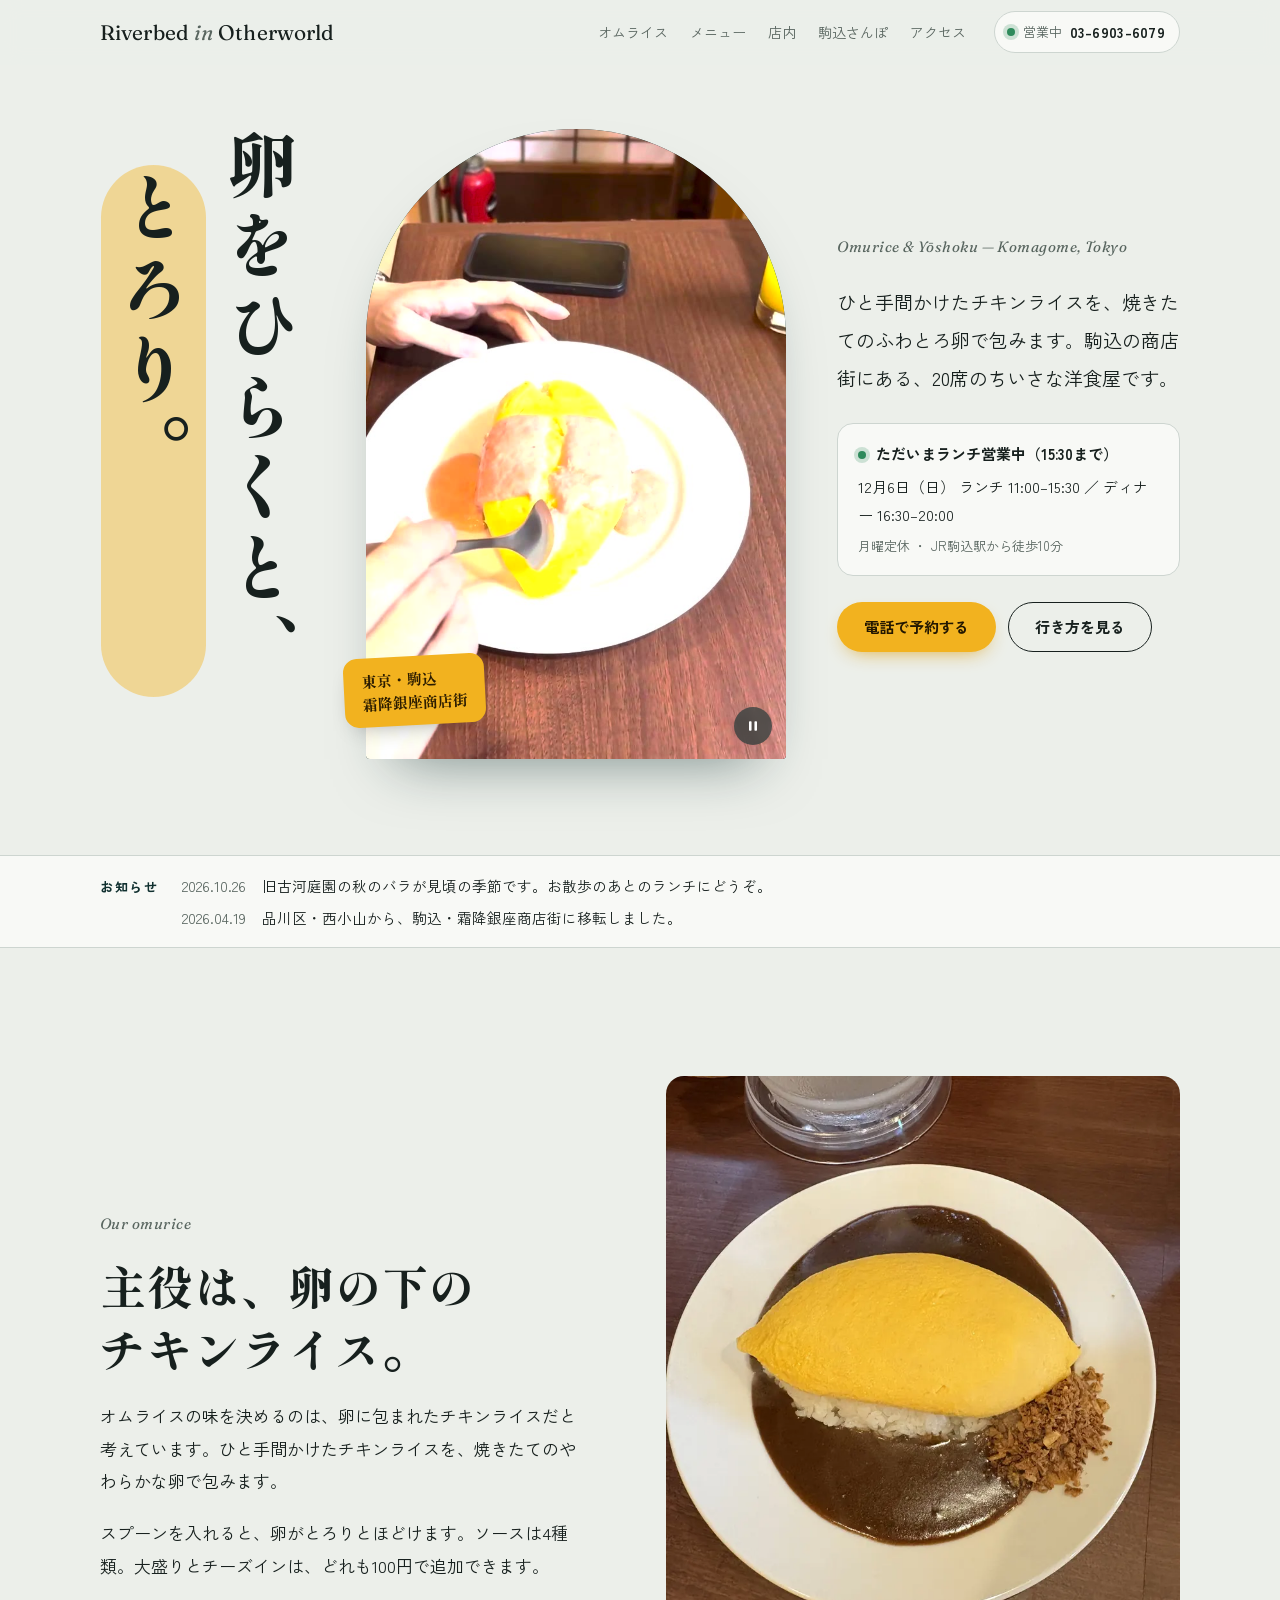
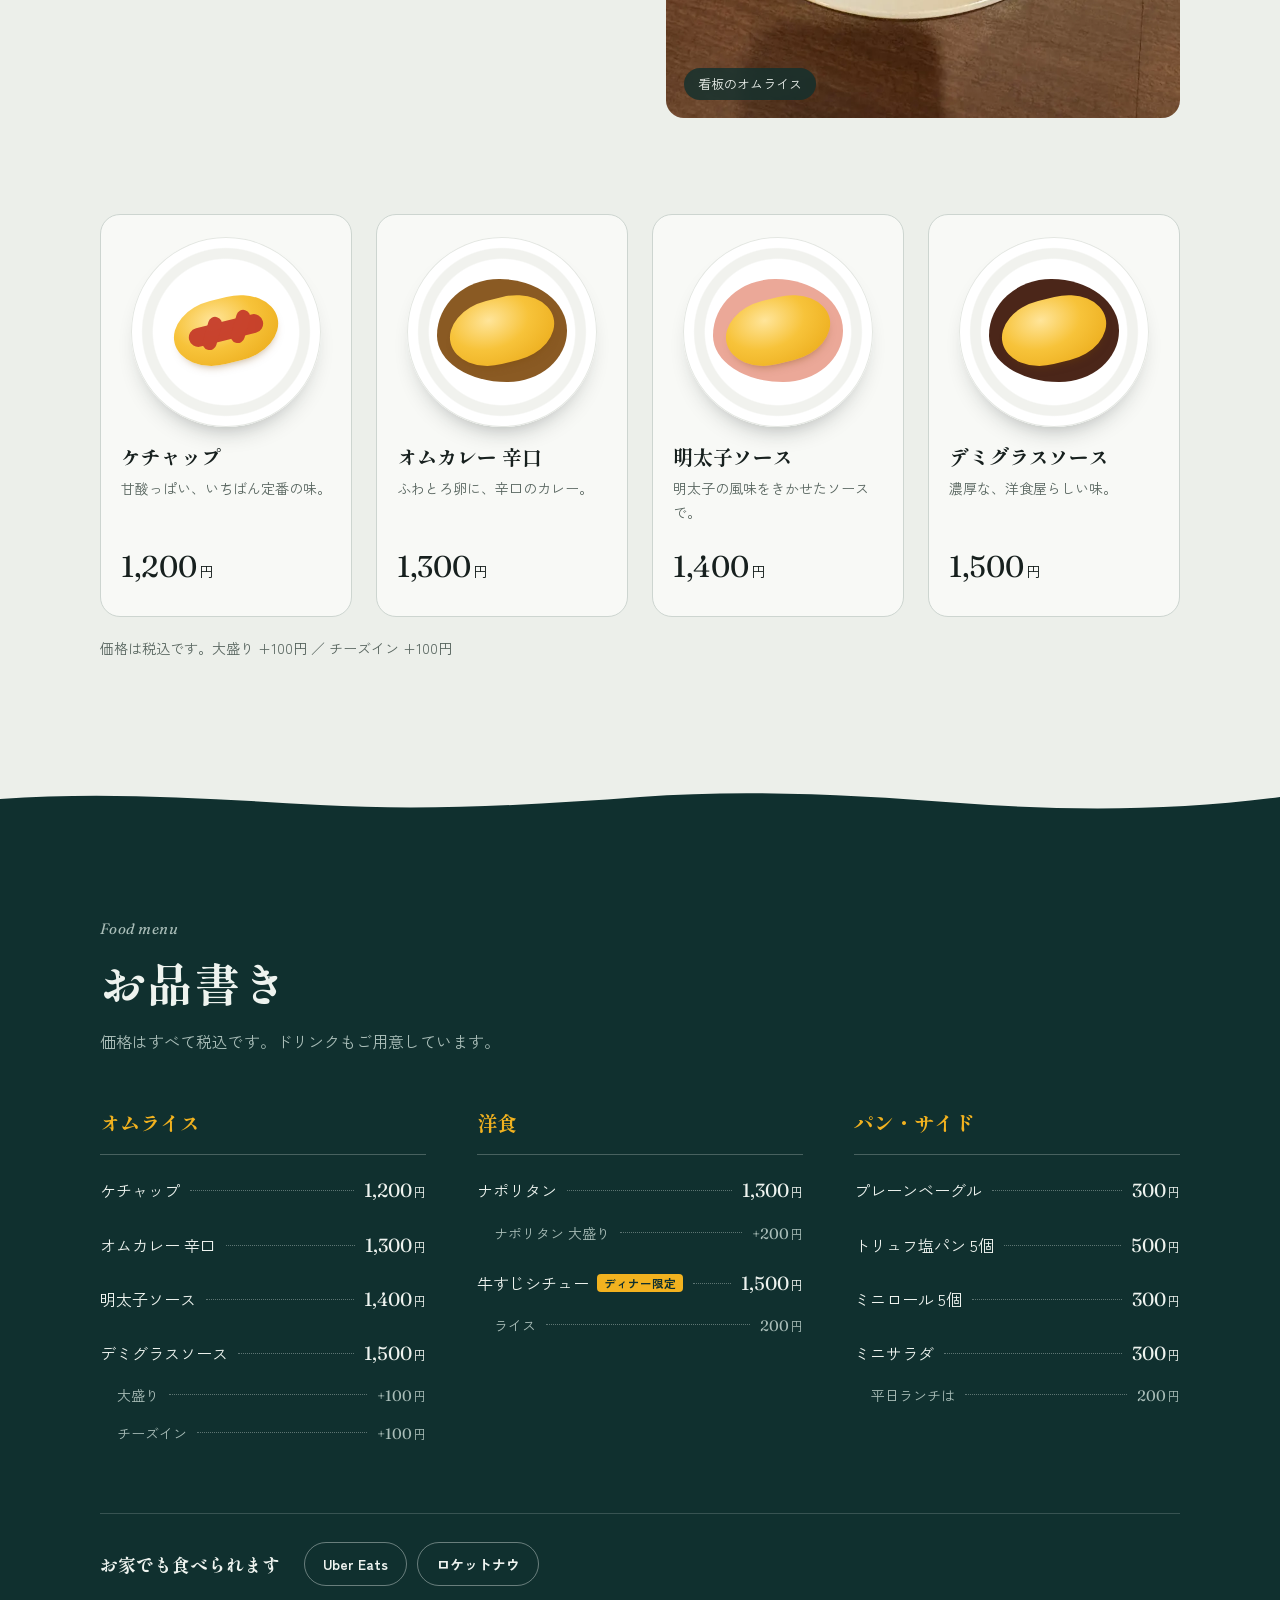
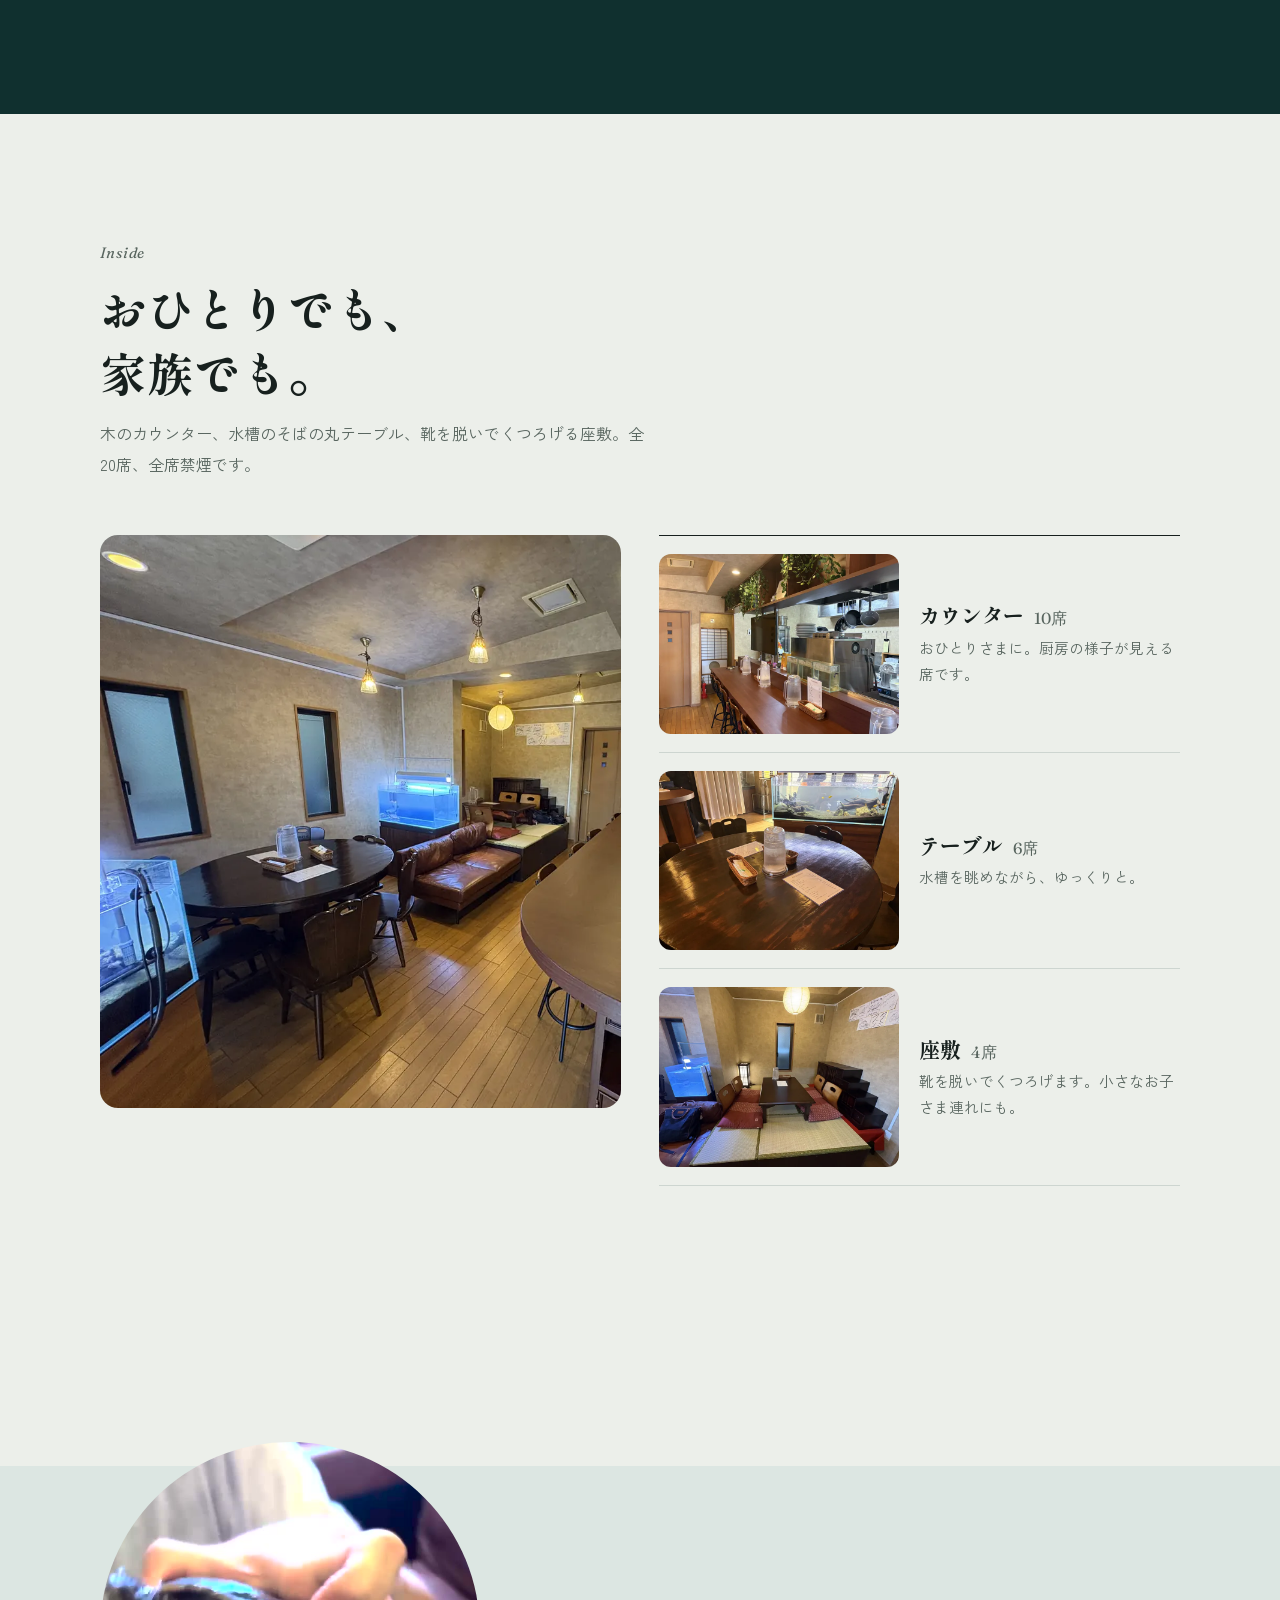
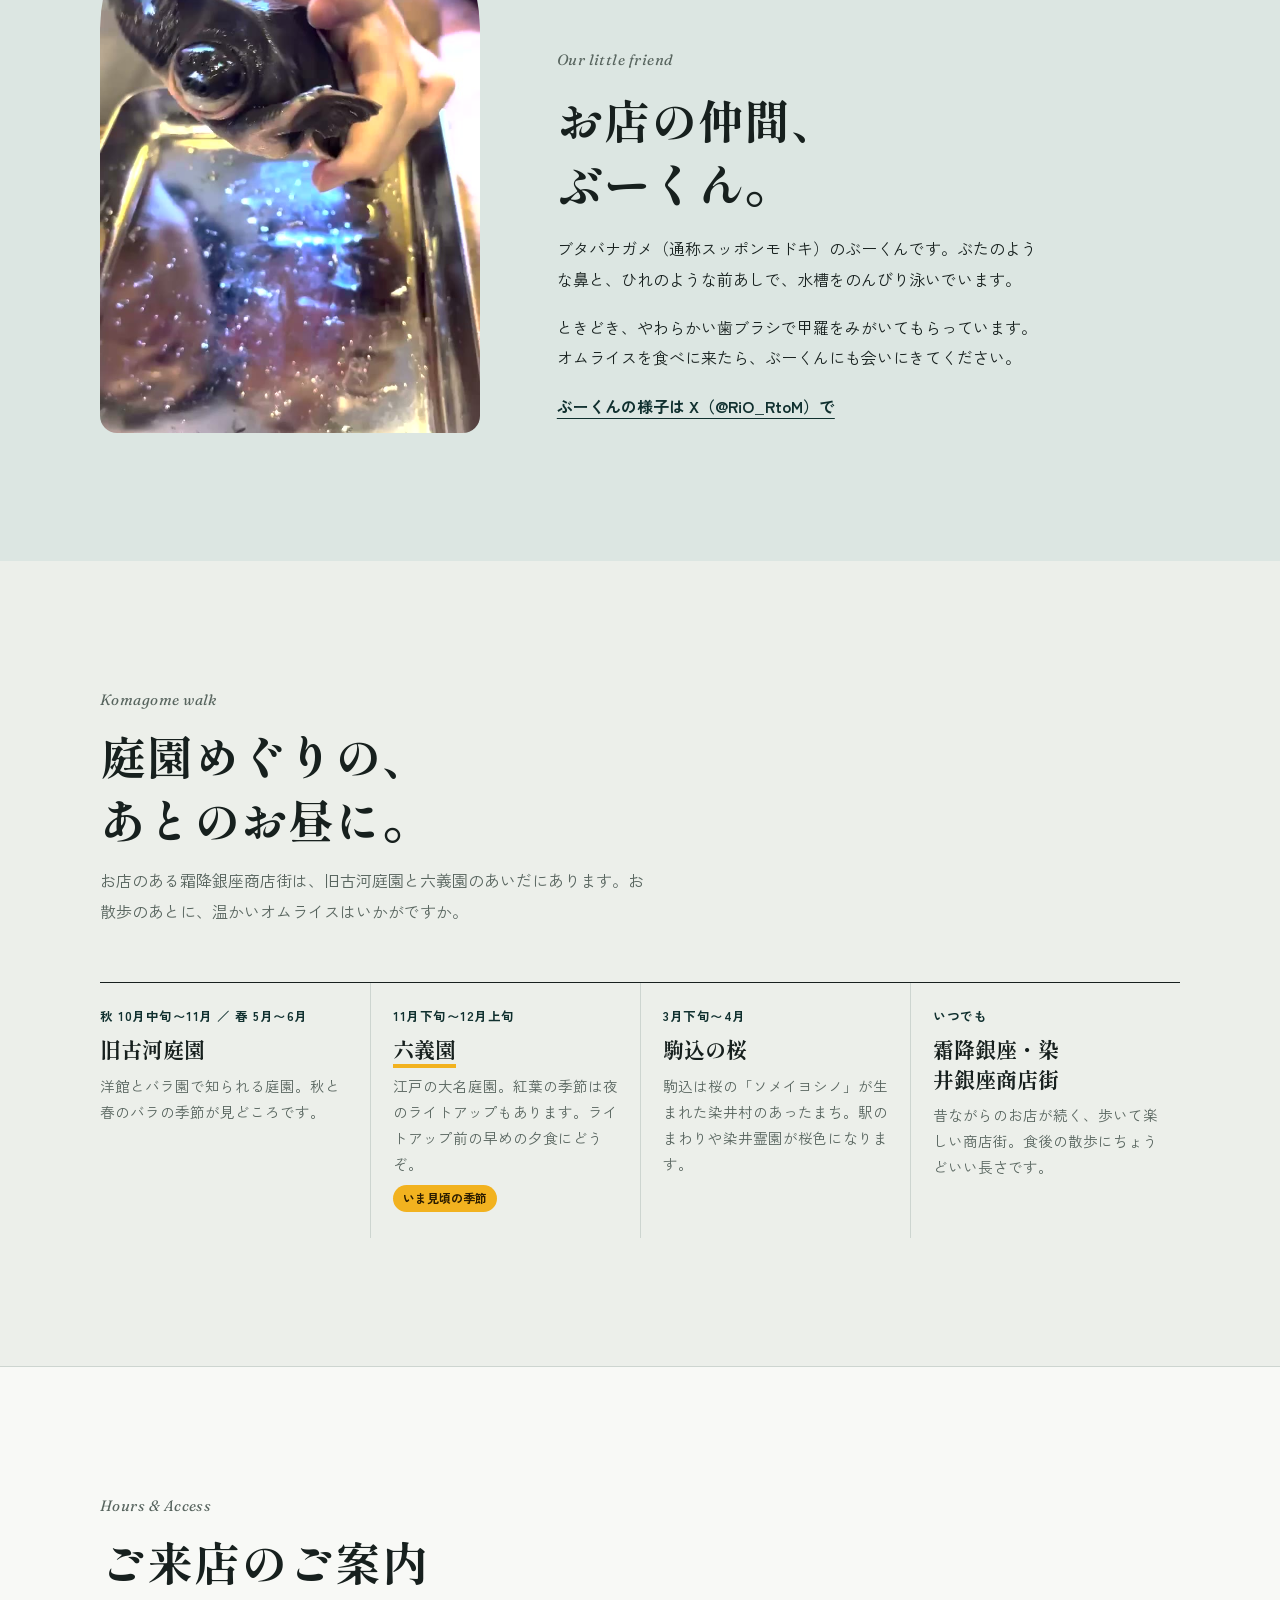
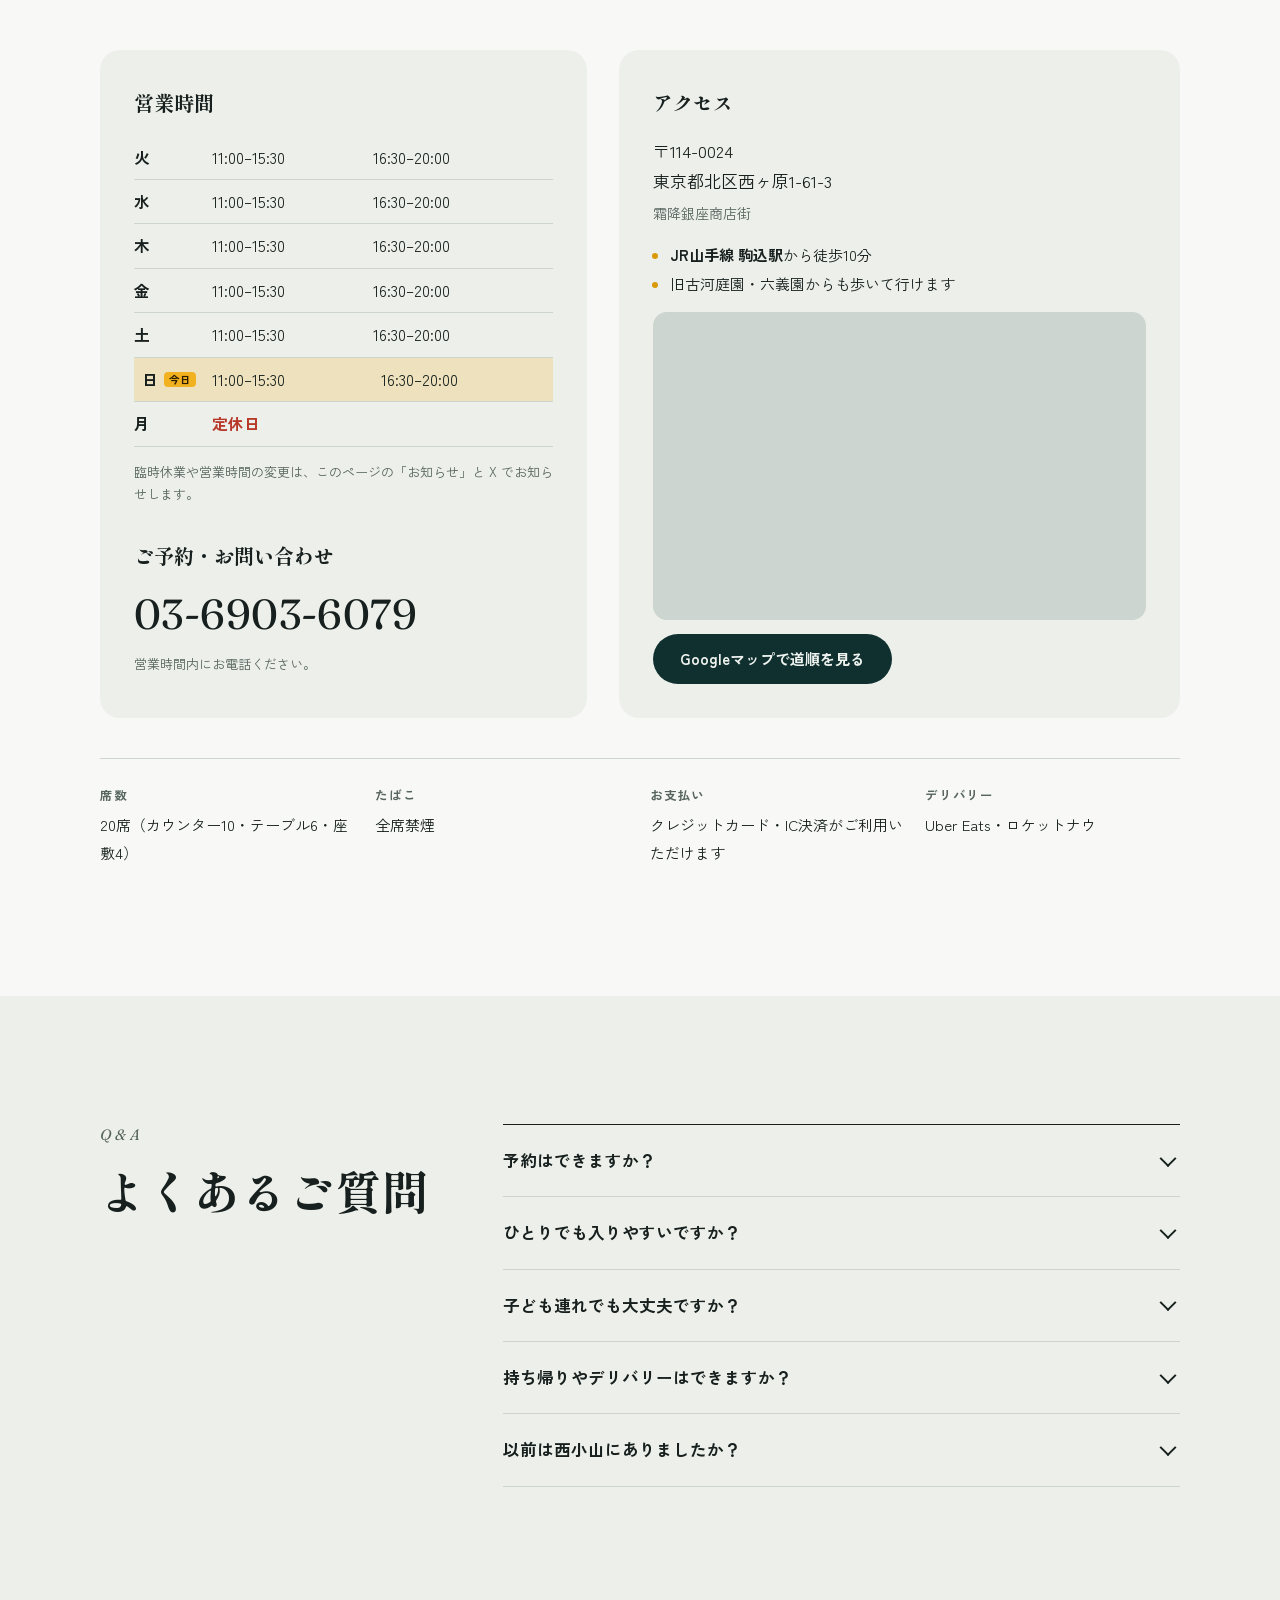
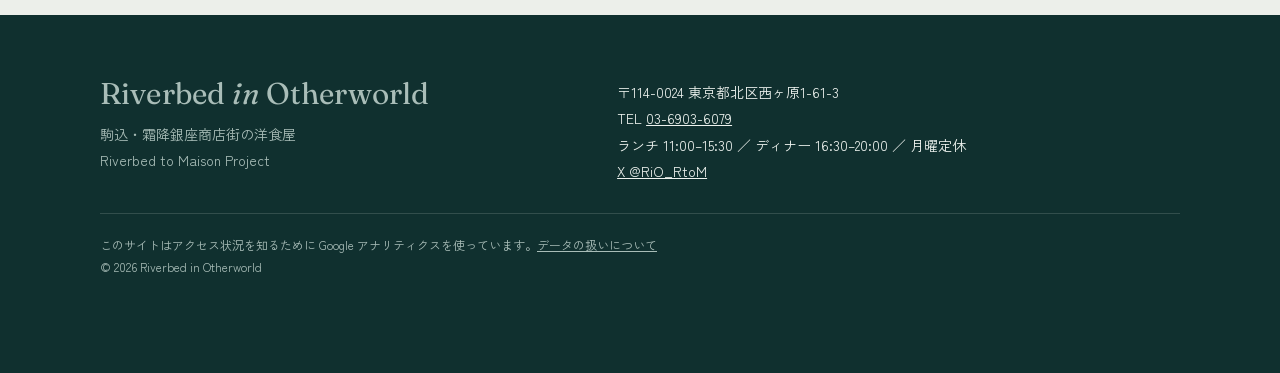
==== index.html @ 43d0eff9 "公式サイトを公開 Co-Authored-By: Claude Opus 5.5 <noreply@anthropic.com>" ====
<!doctype html>
<html lang="ja">
<head>
<meta charset="utf-8">
<meta name="viewport" content="width=device-width,initial-scale=1,viewport-fit=cover">
<title>Riverbed in Otherworld｜駒込・霜降銀座のオムライスと洋食</title>
<meta name="description" content="JR駒込駅から徒歩10分、霜降銀座商店街の洋食屋 Riverbed in Otherworld（RiO）。ひと手間かけたチキンライスを、ふわとろ卵で包んだオムライスが看板です。ランチ11:00〜、月曜定休。旧古河庭園・六義園のお散歩帰りにもどうぞ。">
<link rel="canonical" href="https://kiokaihatsu.github.io/riverbed-in-otherworld/">
<meta name="theme-color" content="#10302F">

<meta property="og:type" content="restaurant">
<meta property="og:site_name" content="Riverbed in Otherworld">
<meta property="og:title" content="Riverbed in Otherworld｜駒込・霜降銀座のオムライス">
<meta property="og:description" content="ひと手間かけたチキンライスを、ふわとろ卵で包んだオムライス。JR駒込駅から徒歩10分、霜降銀座商店街の洋食屋です。">
<meta property="og:url" content="https://kiokaihatsu.github.io/riverbed-in-otherworld/">
<meta property="og:image" content="https://kiokaihatsu.github.io/riverbed-in-otherworld/assets/img/og.jpg">
<meta property="og:locale" content="ja_JP">
<meta name="twitter:card" content="summary_large_image">
<meta name="twitter:site" content="@RiO_RtoM">
<link rel="icon" href="favicon.svg" type="image/svg+xml">
<link rel="preconnect" href="https://fonts.googleapis.com">
<link rel="preconnect" href="https://fonts.gstatic.com" crossorigin>
<link rel="stylesheet" href="https://fonts.googleapis.com/css2?family=Fraunces:ital,opsz,wght@0,9..144,400;1,9..144,400;1,9..144,500&family=Shippori+Mincho+B1:wght@600;800&family=Zen+Kaku+Gothic+New:wght@400;500;700&display=swap">
<link rel="stylesheet" href="assets/css/site.css?v=202610261336">
<link rel="preload" as="image" href="assets/img/egg-poster.jpg">
<script type="application/ld+json">{"@context": "https://schema.org", "@type": "Restaurant", "name": "Riverbed in Otherworld", "alternateName": "RiO", "url": "https://kiokaihatsu.github.io/riverbed-in-otherworld/", "image": ["https://kiokaihatsu.github.io/riverbed-in-otherworld/assets/img/og.jpg", "https://kiokaihatsu.github.io/riverbed-in-otherworld/assets/img/interior-1600.webp"], "telephone": "+81-3-6903-6079", "priceRange": "¥1,000～¥2,000", "servesCuisine": ["洋食", "オムライス"], "acceptsReservations": "True", "address": {"@type": "PostalAddress", "postalCode": "114-0024", "addressRegion": "東京都", "addressLocality": "北区", "streetAddress": "西ヶ原1-61-3", "addressCountry": "JP"}, "openingHoursSpecification": [{"@type": "OpeningHoursSpecification", "dayOfWeek": ["Tuesday", "Wednesday", "Thursday", "Friday", "Saturday", "Sunday"], "opens": "11:00", "closes": "15:30"}, {"@type": "OpeningHoursSpecification", "dayOfWeek": ["Tuesday", "Wednesday", "Thursday", "Friday", "Saturday", "Sunday"], "opens": "16:30", "closes": "20:00"}], "sameAs": ["https://x.com/RiO_RtoM"], "hasMenu": {"@type": "Menu", "hasMenuSection": [{"@type": "MenuSection", "name": "オムライス", "hasMenuItem": [{"@type": "MenuItem", "name": "オムライス ケチャップ", "offers": {"@type": "Offer", "price": 1200, "priceCurrency": "JPY"}}, {"@type": "MenuItem", "name": "オムカレー 辛口", "offers": {"@type": "Offer", "price": 1300, "priceCurrency": "JPY"}}, {"@type": "MenuItem", "name": "オムライス 明太子ソース", "offers": {"@type": "Offer", "price": 1400, "priceCurrency": "JPY"}}, {"@type": "MenuItem", "name": "オムライス デミグラスソース", "offers": {"@type": "Offer", "price": 1500, "priceCurrency": "JPY"}}]}]}}</script>

</head>
<body>
<a class="skip" href="#main">本文へ移動</a>

<header class="bar" id="bar">
  <div class="bar-in">
    <a class="wordmark" href="#top" aria-label="Riverbed in Otherworld トップへ">Riverbed <i>in</i> Otherworld</a>
    <nav class="bar-nav" aria-label="サイト内">
      <a href="#omurice">オムライス</a>
      <a href="#menu">メニュー</a>
      <a href="#inside">店内</a>
      <a href="#walk">駒込さんぽ</a>
      <a href="#visit">アクセス</a>
    </nav>
    <a class="bar-tel" href="tel:0369036079" data-track="tel_click" data-place="header">
      <span class="status-dot" data-status-dot aria-hidden="true"></span>
      <span data-status-short>ご予約</span>
      <b>03-6903-6079</b>
    </a>
  </div>
</header>

<main id="main">

<!-- HERO -->
<section class="hero" id="top">
  <div class="hero-in">
    <h1 class="hero-title"><span>卵をひらくと、</span><span class="yolk">とろり。</span></h1>

    <div class="hero-media">
      <div class="arch">
        <video class="arch-video" src="assets/video/egg.mp4" poster="assets/img/egg-poster.jpg" autoplay muted loop playsinline preload="auto" aria-label="オムライスの卵にスプーンを入れる様子"></video>
        <button class="video-toggle" type="button" data-video-toggle aria-label="動画を一時停止">
          <svg viewBox="0 0 20 20" aria-hidden="true"><rect x="5" y="4" width="3.2" height="12" rx="1"/><rect x="11.8" y="4" width="3.2" height="12" rx="1"/></svg>
        </button>
      </div>
      <p class="hero-place">東京・駒込<br>霜降銀座商店街</p>
    </div>

    <div class="hero-side">
      <p class="eyebrow">Omurice &amp; Yōshoku — Komagome, Tokyo</p>
      <p class="hero-lede">ひと手間かけたチキンライスを、焼きたてのふわとろ卵で包みます。駒込の商店街にある、20席のちいさな洋食屋です。</p>

      <div class="today" aria-live="polite">
        <div class="today-head"><span class="status-dot" data-status-dot aria-hidden="true"></span><b data-status-text>本日の営業</b></div>
        <p class="today-hours" data-today-hours>ランチ 11:00–15:30 ／ ディナー 16:30–20:00</p>
        <p class="today-note">月曜定休 ・ JR駒込駅から徒歩10分</p>
      </div>

      <div class="cta">
        <a class="btn btn-yolk" href="tel:0369036079" data-track="tel_click" data-place="hero">電話で予約する</a>
        <a class="btn btn-line" href="#visit" data-track="access_click" data-place="hero">行き方を見る</a>
      </div>
    </div>
  </div>
</section>

<!-- NEWS -->
<section class="news" aria-label="お知らせ">
  <div class="wrap news-in">
    <p class="news-label">お知らせ</p>
    <ul class="news-list">
      <li><time datetime="2026-10-26">2026.10.26</time><span>旧古河庭園の秋のバラが見頃の季節です。お散歩のあとのランチにどうぞ。</span></li>
      <li><time datetime="2026-04-19">2026.04.19</time><span>品川区・西小山から、駒込・霜降銀座商店街に移転しました。</span></li>
    </ul>
  </div>
</section>

<!-- OMURICE -->
<section class="sec" id="omurice" aria-labelledby="h-omurice">
  <div class="wrap omurice">
    <div class="omurice-text">
      <p class="eyebrow">Our omurice</p>
      <h2 id="h-omurice">主役は、卵の下の<br>チキンライス。</h2>
      <p>オムライスの味を決めるのは、卵に包まれたチキンライスだと考えています。ひと手間かけたチキンライスを、焼きたてのやわらかな卵で包みます。</p>
      <p>スプーンを入れると、卵がとろりとほどけます。ソースは4種類。大盛りとチーズインは、どれも100円で追加できます。</p>
    </div>
    <figure class="omurice-photo">
      <picture>
        <source type="image/webp" srcset="assets/img/omurice-demi-800.webp 800w, assets/img/omurice-demi-1600.webp 1600w" sizes="(max-width: 820px) 92vw, 46vw">
        <img src="assets/img/omurice-demi-800.webp" width="1200" height="1600" alt="ライスの上にふんわりのった黄色い卵と、まわりにかかった濃いソース" loading="lazy" decoding="async">
      </picture>
      <figcaption>看板のオムライス</figcaption>
    </figure>
  </div>

  <div class="wrap">
    <ul class="sauces" aria-label="4種類のソース">
      <li class="sauce" style="--sauce:#C63C2B;--pool:transparent">
        <div class="plate" aria-hidden="true"><span class="pool"></span><span class="egg"></span><span class="drizzle"></span></div>
        <h3>ケチャップ</h3>
        <p>甘酸っぱい、いちばん定番の味。</p>
        <p class="price"><span>1,200</span>円</p>
      </li>
      <li class="sauce" style="--pool:#8A5A23">
        <div class="plate" aria-hidden="true"><span class="pool"></span><span class="egg"></span></div>
        <h3>オムカレー 辛口</h3>
        <p>ふわとろ卵に、辛口のカレー。</p>
        <p class="price"><span>1,300</span>円</p>
      </li>
      <li class="sauce" style="--pool:#EBA898">
        <div class="plate" aria-hidden="true"><span class="pool"></span><span class="egg"></span></div>
        <h3>明太子ソース</h3>
        <p>明太子の風味をきかせたソースで。</p>
        <p class="price"><span>1,400</span>円</p>
      </li>
      <li class="sauce" style="--pool:#4B2619">
        <div class="plate" aria-hidden="true"><span class="pool"></span><span class="egg"></span></div>
        <h3>デミグラスソース</h3>
        <p>濃厚な、洋食屋らしい味。</p>
        <p class="price"><span>1,500</span>円</p>
      </li>
    </ul>
    <p class="sauce-note">価格は税込です。大盛り +100円 ／ チーズイン +100円</p>
  </div>
</section>

<!-- MENU -->
<section class="sec menu-band" id="menu" aria-labelledby="h-menu" data-track-view="menu_view">
  <div class="wrap">
    <div class="menu-head">
      <p class="eyebrow">Food menu</p>
      <h2 id="h-menu">お品書き</h2>
      <p>価格はすべて税込です。ドリンクもご用意しています。</p>
    </div>
    <div class="menu-cols">
      <div class="menu-col">
        <h3>オムライス</h3>
        <dl class="menu-list">
          <div><dt>ケチャップ</dt><dd>1,200</dd></div>
          <div><dt>オムカレー 辛口</dt><dd>1,300</dd></div>
          <div><dt>明太子ソース</dt><dd>1,400</dd></div>
          <div><dt>デミグラスソース</dt><dd>1,500</dd></div>
          <div class="sub"><dt>大盛り</dt><dd>+100</dd></div>
          <div class="sub"><dt>チーズイン</dt><dd>+100</dd></div>
        </dl>
      </div>
      <div class="menu-col">
        <h3>洋食</h3>
        <dl class="menu-list">
          <div><dt>ナポリタン</dt><dd>1,300</dd></div>
          <div class="sub"><dt>ナポリタン 大盛り</dt><dd>+200</dd></div>
          <div><dt>牛すじシチュー<em>ディナー限定</em></dt><dd>1,500</dd></div>
          <div class="sub"><dt>ライス</dt><dd>200</dd></div>
        </dl>
      </div>
      <div class="menu-col">
        <h3>パン・サイド</h3>
        <dl class="menu-list">
          <div><dt>プレーンベーグル</dt><dd>300</dd></div>
          <div><dt>トリュフ塩パン 5個</dt><dd>500</dd></div>
          <div><dt>ミニロール 5個</dt><dd>300</dd></div>
          <div><dt>ミニサラダ</dt><dd>300</dd></div>
          <div class="sub"><dt>平日ランチは</dt><dd>200</dd></div>
        </dl>
      </div>
    </div>
    <div class="delivery">
      <p>お家でも食べられます</p>
      <ul>
        <li><a href="https://www.ubereats.com/jp" target="_blank" rel="noopener" data-track="delivery_click" data-place="ubereats">Uber Eats</a></li>
        <li><a href="https://rocketnow.jp/" target="_blank" rel="noopener" data-track="delivery_click" data-place="rocketnow">ロケットナウ</a></li>
      </ul>
    </div>
  </div>
</section>

<!-- INSIDE -->
<section class="sec" id="inside" aria-labelledby="h-inside">
  <div class="wrap">
    <div class="sec-head">
      <p class="eyebrow">Inside</p>
      <h2 id="h-inside">おひとりでも、<br>家族でも。</h2>
      <p>木のカウンター、水槽のそばの丸テーブル、靴を脱いでくつろげる座敷。全20席、全席禁煙です。</p>
    </div>

    <div class="rooms">
      <figure class="room-main">
        <picture>
          <source type="image/webp" srcset="assets/img/interior-800.webp 800w, assets/img/interior-1600.webp 1600w" sizes="(max-width: 760px) 92vw, 50vw">
          <img src="assets/img/interior-800.webp" width="1600" height="1818" alt="店内。水槽のそばの丸テーブル、革のソファ、奥に座敷、右手に木のカウンター" loading="lazy" decoding="async">
        </picture>
      </figure>
      <ul class="room-list">
        <li class="room">
          <img src="assets/img/counter-800.webp" width="800" height="600" alt="厨房に面した木のカウンター席" loading="lazy" decoding="async">
          <div><h3>カウンター<span>10席</span></h3><p>おひとりさまに。厨房の様子が見える席です。</p></div>
        </li>
        <li class="room">
          <img src="assets/img/table-tank-800.webp" width="800" height="600" alt="大きな水槽の前に置かれた木の丸テーブル" loading="lazy" decoding="async">
          <div><h3>テーブル<span>6席</span></h3><p>水槽を眺めながら、ゆっくりと。</p></div>
        </li>
        <li class="room">
          <img src="assets/img/zashiki-800.webp" width="800" height="600" alt="畳敷きの座敷席と座卓" loading="lazy" decoding="async">
          <div><h3>座敷<span>4席</span></h3><p>靴を脱いでくつろげます。小さなお子さま連れにも。</p></div>
        </li>
      </ul>
    </div>
  </div>
</section>

<!-- BUKUN -->
<section class="sec bukun" aria-labelledby="h-bukun">
  <div class="wrap bukun-in">
    <div class="bukun-media">
      <video src="assets/video/bukun.mp4" poster="assets/img/bukun-poster.jpg" muted loop playsinline preload="none" data-autoplay-visible aria-label="ブタバナガメのぶーくんが歯ブラシで甲羅を磨いてもらう様子"></video>
    </div>
    <div class="bukun-text">
      <p class="eyebrow">Our little friend</p>
      <h2 id="h-bukun">お店の仲間、<br>ぶーくん。</h2>
      <p>ブタバナガメ（通称スッポンモドキ）のぶーくんです。ぶたのような鼻と、ひれのような前あしで、水槽をのんびり泳いでいます。</p>
      <p>ときどき、やわらかい歯ブラシで甲羅をみがいてもらっています。オムライスを食べに来たら、ぶーくんにも会いにきてください。</p>
      <a class="text-link" href="https://x.com/RiO_RtoM" target="_blank" rel="noopener" data-track="x_click" data-place="bukun">ぶーくんの様子は X（@RiO_RtoM）で</a>
    </div>
  </div>
</section>

<!-- WALK -->
<section class="sec" id="walk" aria-labelledby="h-walk">
  <div class="wrap">
    <div class="sec-head">
      <p class="eyebrow">Komagome walk</p>
      <h2 id="h-walk">庭園めぐりの、<br>あとのお昼に。</h2>
      <p>お店のある霜降銀座商店街は、旧古河庭園と六義園のあいだにあります。お散歩のあとに、温かいオムライスはいかがですか。</p>
    </div>
    <ol class="walk" data-walk>
      <li data-months="10,11,5,6">
        <p class="walk-when">秋 10月中旬〜11月 ／ 春 5月〜6月</p>
        <h3>旧古河庭園</h3>
        <p>洋館とバラ園で知られる庭園。秋と春のバラの季節が見どころです。</p>
        <span class="now" hidden>いま見頃の季節</span>
      </li>
      <li data-months="11,12">
        <p class="walk-when">11月下旬〜12月上旬</p>
        <h3>六義園</h3>
        <p>江戸の大名庭園。紅葉の季節は夜のライトアップもあります。ライトアップ前の早めの夕食にどうぞ。</p>
        <span class="now" hidden>いま見頃の季節</span>
      </li>
      <li data-months="3,4">
        <p class="walk-when">3月下旬〜4月</p>
        <h3>駒込の桜</h3>
        <p>駒込は桜の「ソメイヨシノ」が生まれた染井村のあったまち。駅のまわりや染井霊園が桜色になります。</p>
        <span class="now" hidden>いま見頃の季節</span>
      </li>
      <li data-months="">
        <p class="walk-when">いつでも</p>
        <h3>霜降銀座・染井銀座商店街</h3>
        <p>昔ながらのお店が続く、歩いて楽しい商店街。食後の散歩にちょうどいい長さです。</p>
      </li>
    </ol>
  </div>
</section>

<!-- VISIT -->
<section class="sec visit" id="visit" aria-labelledby="h-visit" data-track-view="access_view">
  <div class="wrap">
    <div class="sec-head">
      <p class="eyebrow">Hours &amp; Access</p>
      <h2 id="h-visit">ご来店のご案内</h2>
    </div>

    <div class="visit-grid">
      <div class="visit-card">
        <h3>営業時間</h3>
        <table class="hours" data-hours>
          <tbody>
            <tr data-day="2"><th>火</th><td>11:00–15:30</td><td>16:30–20:00</td></tr>
            <tr data-day="3"><th>水</th><td>11:00–15:30</td><td>16:30–20:00</td></tr>
            <tr data-day="4"><th>木</th><td>11:00–15:30</td><td>16:30–20:00</td></tr>
            <tr data-day="5"><th>金</th><td>11:00–15:30</td><td>16:30–20:00</td></tr>
            <tr data-day="6"><th>土</th><td>11:00–15:30</td><td>16:30–20:00</td></tr>
            <tr data-day="0"><th>日</th><td>11:00–15:30</td><td>16:30–20:00</td></tr>
            <tr data-day="1" class="closed"><th>月</th><td colspan="2">定休日</td></tr>
          </tbody>
        </table>
        <p class="small">臨時休業や営業時間の変更は、このページの「お知らせ」と X でお知らせします。</p>

        <h3>ご予約・お問い合わせ</h3>
        <p class="tel-big"><a href="tel:0369036079" data-track="tel_click" data-place="visit">03-6903-6079</a></p>
        <p class="small">営業時間内にお電話ください。</p>
      </div>

      <div class="visit-card">
        <h3>アクセス</h3>
        <address class="addr">
          〒114-0024<br>東京都北区西ヶ原1-61-3<br><span>霜降銀座商店街</span>
        </address>
        <ul class="route">
          <li><b>JR山手線 駒込駅</b>から徒歩10分</li>
          <li>旧古河庭園・六義園からも歩いて行けます</li>
        </ul>
        <div class="map">
          <iframe title="Riverbed in Otherworld の地図" src="https://www.google.com/maps?q=%E6%9D%B1%E4%BA%AC%E9%83%BD%E5%8C%97%E5%8C%BA%E8%A5%BF%E3%83%B6%E5%8E%9F1-61-3&amp;z=16&amp;output=embed" loading="lazy" referrerpolicy="no-referrer-when-downgrade"></iframe>
        </div>
        <a class="btn btn-deep" href="https://www.google.com/maps/search/?api=1&amp;query=%E6%9D%B1%E4%BA%AC%E9%83%BD%E5%8C%97%E5%8C%BA%E8%A5%BF%E3%83%B6%E5%8E%9F1-61-3" target="_blank" rel="noopener" data-track="map_click" data-place="visit">Googleマップで道順を見る</a>
      </div>
    </div>

    <dl class="facts">
      <div><dt>席数</dt><dd>20席（カウンター10・テーブル6・座敷4）</dd></div>
      <div><dt>たばこ</dt><dd>全席禁煙</dd></div>
      <div><dt>お支払い</dt><dd>クレジットカード・IC決済がご利用いただけます</dd></div>
      <div><dt>デリバリー</dt><dd>Uber Eats・ロケットナウ</dd></div>
    </dl>
  </div>
</section>

<!-- FAQ -->
<section class="sec faq" aria-labelledby="h-faq">
  <div class="wrap faq-in">
    <div class="sec-head">
      <p class="eyebrow">Q &amp; A</p>
      <h2 id="h-faq">よくあるご質問</h2>
    </div>
    <div class="faq-list">
      <details>
        <summary>予約はできますか？</summary>
        <p>お電話（03-6903-6079）で承ります。</p>
      </details>
      <details>
        <summary>ひとりでも入りやすいですか？</summary>
        <p>カウンターが10席あります。おひとりでも気軽にどうぞ。</p>
      </details>
      <details>
        <summary>子ども連れでも大丈夫ですか？</summary>
        <p>靴を脱いでくつろげる座敷席（4席）があります。混み合う時間を避けたい方は、お電話でお問い合わせください。</p>
      </details>
      <details>
        <summary>持ち帰りやデリバリーはできますか？</summary>
        <p>Uber Eats とロケットナウでご注文いただけます。</p>
      </details>
      <details>
        <summary>以前は西小山にありましたか？</summary>
        <p>はい。2026年4月に品川区・西小山から、北区・西ヶ原（駒込）の霜降銀座商店街へ移転しました。</p>
      </details>
    </div>
  </div>
</section>

</main>

<footer class="foot">
  <div class="wrap foot-in">
    <div class="foot-brand">
      <p class="wordmark">Riverbed <i>in</i> Otherworld</p>
      <p>駒込・霜降銀座商店街の洋食屋<br>Riverbed to Maison Project</p>
    </div>
    <div class="foot-info">
      <p>〒114-0024 東京都北区西ヶ原1-61-3</p>
      <p>TEL <a href="tel:0369036079" data-track="tel_click" data-place="footer">03-6903-6079</a></p>
      <p>ランチ 11:00–15:30 ／ ディナー 16:30–20:00 ／ 月曜定休</p>
      <p><a href="https://x.com/RiO_RtoM" target="_blank" rel="noopener" data-track="x_click" data-place="footer">X @RiO_RtoM</a></p>
    </div>
    <p class="foot-legal">このサイトはアクセス状況を知るために Google アナリティクスを使っています。<a href="https://policies.google.com/technologies/partner-sites?hl=ja" target="_blank" rel="noopener">データの扱いについて</a><br>© 2026 Riverbed in Otherworld</p>
  </div>
</footer>

<a class="float-call" href="tel:0369036079" data-track="tel_click" data-place="float" aria-label="電話で予約する 03-6903-6079">
  <svg viewBox="0 0 24 24" aria-hidden="true"><path d="M6.6 10.8a15.2 15.2 0 0 0 6.6 6.6l2.2-2.2a1 1 0 0 1 1-.25 11.4 11.4 0 0 0 3.6.57 1 1 0 0 1 1 1V20a1 1 0 0 1-1 1A17 17 0 0 1 3 4a1 1 0 0 1 1-1h3.5a1 1 0 0 1 1 1c0 1.25.2 2.45.57 3.57a1 1 0 0 1-.25 1z"/></svg>
  <span>電話で予約</span>
</a>

<script>window.RIO = {"hours": {"lunch": ["11:00", "15:30"], "dinner": ["16:30", "20:00"]}, "closedWeekdays": [1], "exceptions": []};</script>
<script src="assets/js/site.js?v=202610261336" defer></script>
</body>
</html>
---- assets/css/site.css ----
/* Riverbed in Otherworld — site styles
   色：川底の石（stone）と、夜の川の深い緑（deep）、卵の黄色（yolk） */
:root{
  --stone:#ECEFEA;
  --paper:#F8F9F6;
  --ink:#17201E;
  --muted:#58655F;
  --line:#CDD5D0;
  --deep:#10302F;
  --deep-2:#184340;
  --on-deep:#EEF3EF;
  --on-deep-muted:#A9BDB8;
  --yolk:#F2B21F;
  --yolk-deep:#D99A0A;
  --ketchup:#B8392A;
  --open:#2E8A5B;

  --mincho:"Shippori Mincho B1","Hiragino Mincho ProN","Yu Mincho",serif;
  --gothic:"Zen Kaku Gothic New","Hiragino Sans","Hiragino Kaku Gothic ProN","Yu Gothic",system-ui,sans-serif;
  --latin:"Fraunces","Times New Roman",serif;

  --gutter:clamp(16px,4vw,40px);
  --maxw:1160px;
  --bar-h:64px;
}
*,*::before,*::after{box-sizing:border-box}
html{scroll-behavior:smooth;scroll-padding-top:calc(var(--bar-h) + 12px);-webkit-text-size-adjust:100%}
body{margin:0;background:var(--stone);color:var(--ink);font-family:var(--gothic);font-size:16px;line-height:1.9;font-feature-settings:"palt" 0;-webkit-font-smoothing:antialiased}
img,video{display:block;max-width:100%;height:auto}
a{color:inherit}
h1,h2,h3{margin:0;font-weight:inherit;text-wrap:balance}
p{margin:0}
:focus-visible{outline:2px solid var(--yolk-deep);outline-offset:3px;border-radius:3px}
.skip{position:absolute;left:12px;top:-60px;background:var(--deep);color:var(--on-deep);padding:8px 14px;border-radius:6px;z-index:100}
.skip:focus{top:12px}

.wrap{max-width:var(--maxw);margin:0 auto;padding-inline:var(--gutter)}
.sec{padding-block:clamp(72px,10vw,128px)}
.eyebrow{font-family:var(--latin);font-style:italic;font-size:15px;letter-spacing:.03em;color:var(--muted);line-height:1.4}
.sec h2,.hero-title{font-family:var(--mincho);font-weight:800;letter-spacing:.02em}
.sec h2{font-size:clamp(30px,4.4vw,46px);line-height:1.38}
.sec-head{display:flex;flex-direction:column;gap:14px;max-width:34em;margin-bottom:clamp(36px,5vw,56px)}
.sec-head p:not(.eyebrow){color:var(--muted)}

/* ---------- top bar ---------- */
.bar{position:sticky;top:0;z-index:20;background:color-mix(in srgb,var(--stone) 90%,transparent);backdrop-filter:saturate(1.2) blur(10px);-webkit-backdrop-filter:saturate(1.2) blur(10px);border-bottom:1px solid transparent;transition:border-color .2s;padding-top:env(safe-area-inset-top,0px)}
.bar.scrolled{border-bottom-color:var(--line)}
.bar-in{max-width:var(--maxw);margin:0 auto;padding-inline:var(--gutter);height:var(--bar-h);display:flex;align-items:center;gap:28px}
.wordmark{font-family:var(--latin);font-size:21px;font-weight:400;letter-spacing:.005em;text-decoration:none;line-height:1;white-space:nowrap}
.wordmark i{font-style:italic;color:var(--muted)}
.bar-nav{display:flex;gap:22px;margin-left:auto;font-size:14px}
.bar-nav a{text-decoration:none;color:var(--muted);padding-block:6px;background:linear-gradient(var(--yolk),var(--yolk)) left bottom/0 2px no-repeat;transition:background-size .25s,color .2s}
.bar-nav a:hover{color:var(--ink);background-size:100% 2px}
.bar-tel{display:inline-flex;align-items:center;gap:8px;text-decoration:none;font-size:13px;color:var(--muted);border:1px solid var(--line);border-radius:999px;padding:6px 14px 6px 12px;background:var(--paper);white-space:nowrap}
.bar-tel b{color:var(--ink);font-size:14.5px;font-variant-numeric:tabular-nums;letter-spacing:.02em}
.status-dot{width:8px;height:8px;border-radius:50%;background:var(--muted);flex:none}
.status-dot.is-open{background:var(--open);box-shadow:0 0 0 4px color-mix(in srgb,var(--open) 22%,transparent)}
.status-dot.is-closed{background:var(--ketchup)}

/* ---------- hero ---------- */
.hero{padding-block:clamp(28px,5vw,64px) clamp(56px,8vw,96px);overflow:hidden}
.hero-in{max-width:var(--maxw);margin:0 auto;padding-inline:var(--gutter);display:grid;grid-template-columns:auto minmax(280px,420px) minmax(0,1fr);gap:clamp(24px,4vw,56px);align-items:center}
.hero-title{writing-mode:vertical-rl;font-size:clamp(44px,5.6vw,76px);line-height:1.5;letter-spacing:.12em;height:max-content;align-self:start;display:flex;flex-direction:column;gap:0}
.hero-title span{display:block}
.hero-title .yolk{color:var(--ink);position:relative;padding-top:.6em}
.hero-title .yolk{isolation:isolate}
.hero-title .yolk::before{content:"";position:absolute;top:.5em;bottom:-.05em;left:.02em;right:.02em;background:var(--yolk);border-radius:999px;opacity:.42;z-index:-1}
.hero-media{position:relative}
.arch{position:relative;border-radius:999px 999px 18px 18px;overflow:hidden;aspect-ratio:2/3;background:var(--deep);box-shadow:0 30px 60px -30px rgba(16,48,47,.55)}
.arch-video{width:100%;height:100%;object-fit:cover}
.video-toggle{position:absolute;right:14px;bottom:14px;width:38px;height:38px;border-radius:50%;border:0;background:rgba(16,48,47,.62);color:#fff;display:grid;place-items:center;cursor:pointer;backdrop-filter:blur(4px)}
.video-toggle svg{width:16px;height:16px;fill:currentColor}
.hero-place{position:absolute;left:-22px;bottom:34px;background:var(--yolk);color:#2B1C00;font-family:var(--mincho);font-weight:800;font-size:15px;line-height:1.5;padding:12px 18px;border-radius:14px;transform:rotate(-3deg);box-shadow:0 10px 24px -14px rgba(0,0,0,.45)}
.hero-side{display:flex;flex-direction:column;gap:26px;max-width:30em}
.hero-lede{font-size:clamp(17px,1.5vw,19px);line-height:2}
.today{background:var(--paper);border:1px solid var(--line);border-radius:16px;padding:16px 20px;display:flex;flex-direction:column;gap:4px}
.today-head{display:flex;align-items:center;gap:10px;font-size:15px}
.today-hours{font-variant-numeric:tabular-nums;font-size:15px}
.today-note{font-size:13px;color:var(--muted)}
.cta{display:flex;gap:12px;flex-wrap:wrap}
.btn{display:inline-flex;align-items:center;justify-content:center;gap:8px;font:inherit;font-weight:700;font-size:15px;line-height:1.2;text-decoration:none;padding:15px 26px;border-radius:999px;border:1.5px solid transparent;cursor:pointer;transition:transform .15s,background-color .2s,box-shadow .2s}
.btn:hover{transform:translateY(-1px)}
.btn-yolk{background:var(--yolk);color:#231700;box-shadow:0 8px 20px -10px rgba(217,154,10,.9)}
.btn-yolk:hover{background:#F5BE3F}
.btn-line{border-color:var(--ink);color:var(--ink)}
.btn-deep{background:var(--deep);color:var(--on-deep)}

/* ---------- news ---------- */
.news{border-block:1px solid var(--line);background:var(--paper)}
.news-in{display:flex;gap:24px;align-items:baseline;padding-block:16px;flex-wrap:wrap}
.news-label{font-weight:700;font-size:13px;letter-spacing:.12em;color:var(--deep);flex:none}
.news-list{list-style:none;margin:0;padding:0;display:flex;flex-direction:column;gap:4px;flex:1;min-width:0}
.news-list li{display:flex;gap:16px;font-size:14.5px;flex-wrap:wrap}
.news-list time{font-variant-numeric:tabular-nums;color:var(--muted);flex:none}

/* ---------- omurice ---------- */
.omurice{display:grid;grid-template-columns:minmax(0,1fr) minmax(0,1.05fr);gap:clamp(32px,6vw,88px);align-items:center;margin-bottom:clamp(56px,8vw,96px)}
.omurice-text{display:flex;flex-direction:column;gap:20px;max-width:30em}
.omurice-text p:not(.eyebrow){font-size:17px}
.omurice-photo{margin:0;position:relative}
.omurice-photo img{width:100%;aspect-ratio:4/5;object-fit:cover;border-radius:18px}
.omurice-photo figcaption{position:absolute;left:18px;bottom:18px;background:rgba(16,48,47,.78);color:var(--on-deep);font-size:13px;padding:4px 14px;border-radius:999px;backdrop-filter:blur(4px)}

.sauces{list-style:none;margin:0;padding:0;display:grid;grid-template-columns:repeat(4,minmax(0,1fr));gap:clamp(12px,2vw,24px)}
.sauce{background:var(--paper);border-radius:20px;padding:22px 20px 24px;display:flex;flex-direction:column;gap:6px;border:1px solid var(--line)}
.sauce h3{font-family:var(--mincho);font-weight:800;font-size:20px;line-height:1.4;margin-top:10px}
.sauce p{font-size:14px;color:var(--muted);line-height:1.7}
.sauce .price{margin-top:auto;padding-top:10px;color:var(--ink);font-size:14px}
.sauce .price span{font-family:var(--latin);font-size:30px;font-variant-numeric:tabular-nums lining-nums;margin-right:2px}
.sauce-note{margin-top:18px;font-size:14px;color:var(--muted)}
/* お皿のイラスト：ソースの色だけで4種類を描き分ける */
.plate{position:relative;width:100%;max-width:190px;aspect-ratio:1;border-radius:50%;background:radial-gradient(circle at 50% 50%,#fff 0 54%,#F1F2EE 55% 62%,#fff 63% 100%);box-shadow:0 14px 26px -16px rgba(23,32,30,.45),inset 0 0 0 1px #E4E7E2;margin-inline:auto}
.plate .pool{position:absolute;inset:22% 16% 24% 16%;border-radius:48% 52% 46% 54%/55% 50% 50% 45%;background:var(--pool)}
.plate .egg{position:absolute;inset:32% 22% 34% 22%;border-radius:50%/60%;background:radial-gradient(ellipse at 40% 30%,#FFE59A 0,#F7C33A 45%,#E9A715 100%);transform:rotate(-14deg);box-shadow:0 6px 10px -6px rgba(120,70,0,.5)}
.plate .drizzle{position:absolute;inset:44% 30% 46% 30%;border-radius:999px;background:var(--sauce);transform:rotate(-14deg);opacity:.95}
.plate .drizzle::before,.plate .drizzle::after{content:"";position:absolute;width:18%;height:180%;top:-40%;background:var(--sauce);border-radius:999px}
.plate .drizzle::before{left:22%;transform:rotate(30deg)}
.plate .drizzle::after{right:22%;transform:rotate(30deg)}
.sauce:hover .egg{transform:rotate(-14deg) scale(1.03);transition:transform .3s}

/* ---------- menu band ---------- */
.menu-band{background:var(--deep);color:var(--on-deep);position:relative}
.menu-band::before{content:"";position:absolute;left:0;right:0;top:-1px;height:28px;background:var(--stone);-webkit-mask:url("data:image/svg+xml,%3Csvg xmlns='http://www.w3.org/2000/svg' viewBox='0 0 1200 28' preserveAspectRatio='none'%3E%3Cpath d='M0 0h1200v8c-100 14-200 14-300 6S700 0 600 8 400 22 300 16 100 2 0 10z'/%3E%3C/svg%3E") center/100% 100% no-repeat;mask:url("data:image/svg+xml,%3Csvg xmlns='http://www.w3.org/2000/svg' viewBox='0 0 1200 28' preserveAspectRatio='none'%3E%3Cpath d='M0 0h1200v8c-100 14-200 14-300 6S700 0 600 8 400 22 300 16 100 2 0 10z'/%3E%3C/svg%3E") center/100% 100% no-repeat}
.menu-band .eyebrow{color:var(--on-deep-muted)}
.menu-head{display:flex;flex-direction:column;gap:12px;margin-bottom:48px}
.menu-head p:not(.eyebrow){color:var(--on-deep-muted)}
.menu-cols{display:grid;grid-template-columns:repeat(3,minmax(0,1fr));gap:clamp(28px,4vw,56px)}
.menu-col h3{font-family:var(--mincho);font-weight:800;font-size:20px;padding-bottom:12px;border-bottom:1px solid rgba(238,243,239,.25);margin-bottom:8px;color:var(--yolk)}
.menu-list{margin:0}
.menu-list>div{display:flex;align-items:baseline;gap:10px;padding:9px 0}
.menu-list dt{flex:0 1 auto}
.menu-list dt em{font-style:normal;font-size:11.5px;font-weight:700;color:var(--deep);background:var(--yolk);border-radius:4px;padding:1px 7px;margin-left:8px;vertical-align:2px;white-space:nowrap}
.menu-list>div::after{content:"";order:1;flex:1 1 16px;border-bottom:1px dotted rgba(238,243,239,.35);transform:translateY(-6px)}
.menu-list dd{order:2;margin:0;font-family:var(--latin);font-size:19px;font-variant-numeric:tabular-nums lining-nums;white-space:nowrap}
.menu-list dd::after{content:"円";font-family:var(--gothic);font-size:12px;margin-left:2px}
.menu-list .sub{padding:2px 0 8px 1.2em;font-size:14px;color:var(--on-deep-muted)}
.menu-list .sub dd{font-size:15px}
.delivery{margin-top:56px;display:flex;align-items:center;gap:16px 24px;flex-wrap:wrap;padding-top:28px;border-top:1px solid rgba(238,243,239,.18)}
.delivery p{font-family:var(--mincho);font-weight:800;font-size:18px}
.delivery ul{list-style:none;margin:0;padding:0;display:flex;gap:10px;flex-wrap:wrap}
.delivery a{display:inline-block;text-decoration:none;border:1px solid rgba(238,243,239,.4);border-radius:999px;padding:8px 18px;font-size:14px;font-weight:700}
.delivery a:hover{background:rgba(238,243,239,.08)}

/* ---------- inside ---------- */
.rooms{display:grid;grid-template-columns:minmax(0,1fr) minmax(0,1fr);gap:clamp(20px,3vw,40px);align-items:start}
.room-main{margin:0}
.room-main img{width:100%;aspect-ratio:4/4.4;object-fit:cover;border-radius:18px}
.room-list{list-style:none;margin:0;padding:0;display:flex;flex-direction:column;border-top:1px solid var(--ink)}
.room{display:grid;grid-template-columns:minmax(0,46%) minmax(0,1fr);gap:20px;align-items:center;padding:18px 0;border-bottom:1px solid var(--line)}
.room img{width:100%;aspect-ratio:4/3;object-fit:cover;border-radius:12px}
.room h3{font-family:var(--mincho);font-weight:800;font-size:21px;line-height:1.4;display:flex;align-items:baseline;gap:10px}
.room h3 span{font-family:var(--latin);font-weight:400;font-size:16px;color:var(--muted)}
.room p{font-size:14.5px;color:var(--muted);line-height:1.8;margin-top:4px}

/* ---------- bukun ---------- */
.bukun{background:linear-gradient(180deg,var(--stone) 0,var(--stone) 18%,#DCE6E2 18%,#DCE6E2 100%)}
.bukun-in{display:grid;grid-template-columns:minmax(260px,380px) minmax(0,1fr);gap:clamp(32px,6vw,88px);align-items:end}
.bukun-media video{width:100%;aspect-ratio:9/14;object-fit:cover;border-radius:200px 200px 18px 18px;background:var(--deep)}
.bukun-text{display:flex;flex-direction:column;gap:18px;max-width:30em;padding-bottom:12px}
.text-link{color:var(--deep);font-weight:700;text-underline-offset:5px;text-decoration-thickness:1px}

/* ---------- walk ---------- */
.walk{list-style:none;margin:0;padding:0;display:grid;grid-template-columns:repeat(4,minmax(0,1fr));gap:0;border-top:1px solid var(--ink)}
.walk li{padding:22px 22px 26px 0;display:flex;flex-direction:column;gap:8px;position:relative}
.walk li+li{padding-left:22px;border-left:1px solid var(--line)}
.walk h3{font-family:var(--mincho);font-weight:800;font-size:21px;line-height:1.4}
.walk p{font-size:14.5px;color:var(--muted);line-height:1.8}
.walk .walk-when{font-size:12.5px;font-weight:700;color:var(--deep);letter-spacing:.04em}
.walk .now{align-self:flex-start;font-size:12px;font-weight:700;background:var(--yolk);color:#2B1C00;border-radius:999px;padding:2px 10px}
.walk li.is-now h3{text-decoration:underline;text-decoration-color:var(--yolk);text-decoration-thickness:4px;text-underline-offset:6px}

/* ---------- visit ---------- */
.visit{background:var(--paper);border-top:1px solid var(--line)}
.visit-grid{display:grid;grid-template-columns:minmax(0,1fr) minmax(0,1.15fr);gap:clamp(20px,3vw,32px)}
.visit-card{display:flex;flex-direction:column;gap:14px;background:var(--stone);border-radius:20px;padding:clamp(22px,3vw,34px)}
.visit-card h3{font-family:var(--mincho);font-weight:800;font-size:20px}
.visit-card h3:not(:first-child){margin-top:18px}
.hours{border-collapse:collapse;width:100%;font-variant-numeric:tabular-nums;font-size:15.5px}
.hours th{text-align:left;font-weight:700;width:5em;padding:7px 0;white-space:nowrap}
.hours td{padding:7px 10px 7px 0}
.hours tr{border-bottom:1px solid var(--line)}
.hours tr.closed td{color:var(--ketchup);font-weight:700}
.hours tr.is-today{background:color-mix(in srgb,var(--yolk) 22%,transparent)}
.hours tr.is-today th::after{content:"今日";font-size:10.5px;font-weight:700;background:var(--yolk);color:#2B1C00;border-radius:4px;padding:0 5px;margin-left:6px;vertical-align:2px}
.hours tr.is-today th,.hours tr.is-today td:last-child{padding-inline:8px}
.small{font-size:13px;color:var(--muted);line-height:1.7}
.tel-big{font-family:var(--latin);font-size:clamp(32px,4vw,42px);line-height:1.2;font-variant-numeric:tabular-nums lining-nums;letter-spacing:.01em}
.tel-big a{text-decoration:none}
.addr{font-style:normal;font-size:17px;line-height:1.8}
.addr span{font-size:14px;color:var(--muted)}
.route{margin:0;padding-left:1.1em;font-size:15px}
.route li::marker{color:var(--yolk-deep)}
.map{border-radius:14px;overflow:hidden;aspect-ratio:16/10;background:var(--line)}
.map iframe{width:100%;height:100%;border:0;display:block;filter:saturate(.75)}
.visit-card .btn{align-self:flex-start}
.facts{margin:clamp(28px,4vw,40px) 0 0;display:grid;grid-template-columns:repeat(4,minmax(0,1fr));gap:20px;border-top:1px solid var(--line);padding-top:24px}
.facts dt{font-size:12.5px;font-weight:700;color:var(--muted);letter-spacing:.06em}
.facts dd{margin:4px 0 0;font-size:15px}

/* ---------- faq ---------- */
.faq-in{display:grid;grid-template-columns:minmax(0,1fr) minmax(0,2fr);gap:clamp(24px,5vw,72px)}
.faq-list{border-top:1px solid var(--ink)}
.faq details{border-bottom:1px solid var(--line)}
.faq summary{cursor:pointer;list-style:none;padding:20px 40px 20px 0;font-weight:700;font-size:16.5px;position:relative}
.faq summary::-webkit-details-marker{display:none}
.faq summary::after{content:"";position:absolute;right:6px;top:50%;width:12px;height:12px;border-right:2px solid var(--ink);border-bottom:2px solid var(--ink);transform:translateY(-70%) rotate(45deg);transition:transform .2s}
.faq details[open] summary::after{transform:translateY(-30%) rotate(225deg)}
.faq details p{padding:0 0 22px;color:var(--muted)}

/* ---------- footer ---------- */
.foot{background:var(--deep);color:var(--on-deep);padding-block:64px calc(96px + env(safe-area-inset-bottom,0px))}
.foot-in{display:grid;grid-template-columns:1fr 1.2fr;gap:28px 48px}
.foot .wordmark{font-size:30px;margin-bottom:12px}
.foot .wordmark i{color:var(--on-deep-muted)}
.foot p{font-size:14px;color:var(--on-deep-muted)}
.foot-info p{color:var(--on-deep)}
.foot-info a{font-variant-numeric:tabular-nums}
.foot-legal{grid-column:1/-1;border-top:1px solid rgba(238,243,239,.15);padding-top:20px;font-size:12px!important;line-height:1.8}

/* ---------- floating call (phones) ---------- */
.float-call{display:none}

/* ---------- responsive ---------- */
@media (max-width:1040px){
  .bar-nav{display:none}
  .bar-tel{margin-left:auto}
  .hero-in{grid-template-columns:auto minmax(0,1fr);grid-template-areas:"title media" "side side"}
  .hero-title{grid-area:title}
  .hero-media{grid-area:media;max-width:420px}
  .hero-side{grid-area:side;max-width:none;display:grid;grid-template-columns:1fr 1fr;gap:20px 32px;align-items:start}
  .hero-side .eyebrow,.hero-side .hero-lede{grid-column:1}
  .hero-side .today{grid-column:2;grid-row:1/3}
  .hero-side .cta{grid-column:1/-1}
  .sauces{grid-template-columns:repeat(2,minmax(0,1fr))}
  .walk{grid-template-columns:repeat(2,minmax(0,1fr))}
  .walk li:nth-child(3){padding-left:0;border-left:0}
  .walk li:nth-child(n+3){border-top:1px solid var(--line)}
  .facts{grid-template-columns:repeat(2,minmax(0,1fr))}
}
@media (max-width:760px){
  :root{--bar-h:56px}
  body{font-size:15.5px}
  .wordmark{font-size:18px}
  .bar-tel span:not(.status-dot){display:none}
  .bar-tel{padding:6px 12px}
  .hero{padding-top:16px}
  .hero-in{grid-template-columns:1fr;grid-template-areas:"media" "title" "side";gap:24px}
  .hero-media{max-width:none;width:100%}
  .arch{aspect-ratio:4/5;border-radius:220px 220px 16px 16px}
  .hero-place{left:auto;right:10px;bottom:auto;top:auto;bottom:18px;font-size:13px;padding:8px 12px}
  .hero-title{align-items:flex-start;writing-mode:horizontal-tb;font-size:clamp(36px,10vw,48px);letter-spacing:.04em;line-height:1.35}
  .hero-title .yolk{padding-top:0;display:inline-block}
  .hero-title .yolk::before{top:auto;left:-.06em;right:-.06em;bottom:.06em;height:.4em}
  .video-toggle{left:14px;right:auto}
  .hero-side{display:flex}
  .omurice,.visit-grid,.faq-in,.foot-in,.bukun-in{grid-template-columns:1fr}
  .omurice-photo{order:-1}
  .omurice-photo img{aspect-ratio:4/4.4}
  .menu-cols{grid-template-columns:1fr;gap:36px}
  .rooms{grid-template-columns:1fr}
  .room{grid-template-columns:minmax(0,40%) minmax(0,1fr);gap:14px}
  .room h3{font-size:18px}
  .bukun{background:#DCE6E2}
  .bukun-media{max-width:340px}
  .walk{grid-template-columns:1fr}
  .walk li,.walk li+li{padding:20px 0;border-left:0}
  .walk li+li{border-top:1px solid var(--line)}
  .sauce{padding:16px 14px 18px}
  .sauce h3{font-size:17px}
  .sauce .price span{font-size:25px}
  .float-call{display:flex;align-items:center;gap:8px;position:fixed;right:16px;bottom:calc(16px + env(safe-area-inset-bottom,0px));z-index:30;background:var(--yolk);color:#231700;text-decoration:none;font-weight:700;font-size:15px;padding:13px 20px 13px 16px;border-radius:999px;box-shadow:0 12px 28px -10px rgba(16,48,47,.6);transform:translateY(140%);transition:transform .3s}
  .float-call.show{transform:none}
  .float-call svg{width:18px;height:18px;fill:currentColor}
}
@media (max-width:420px){
  .sauces{gap:10px}
  .facts{grid-template-columns:1fr}
}
@media (prefers-reduced-motion:reduce){
  html{scroll-behavior:auto}
  *{transition:none!important;animation:none!important}
}
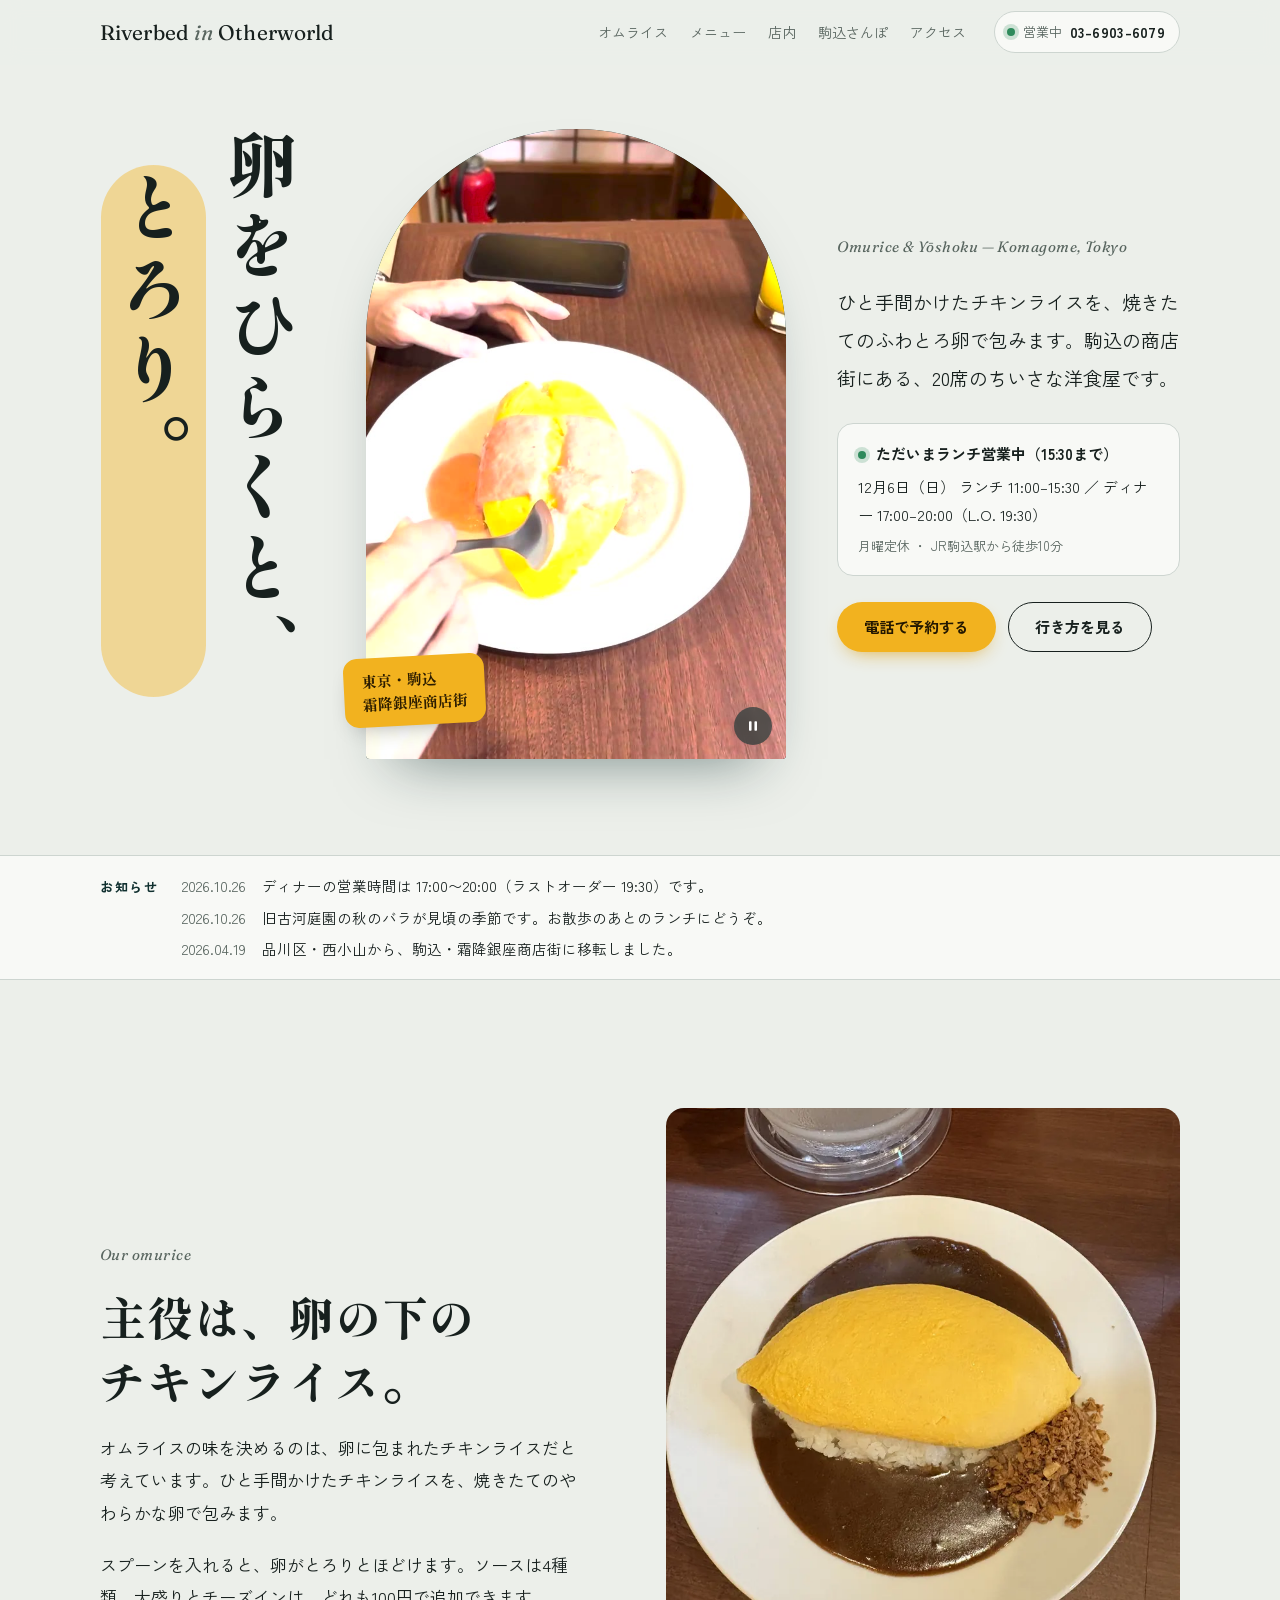
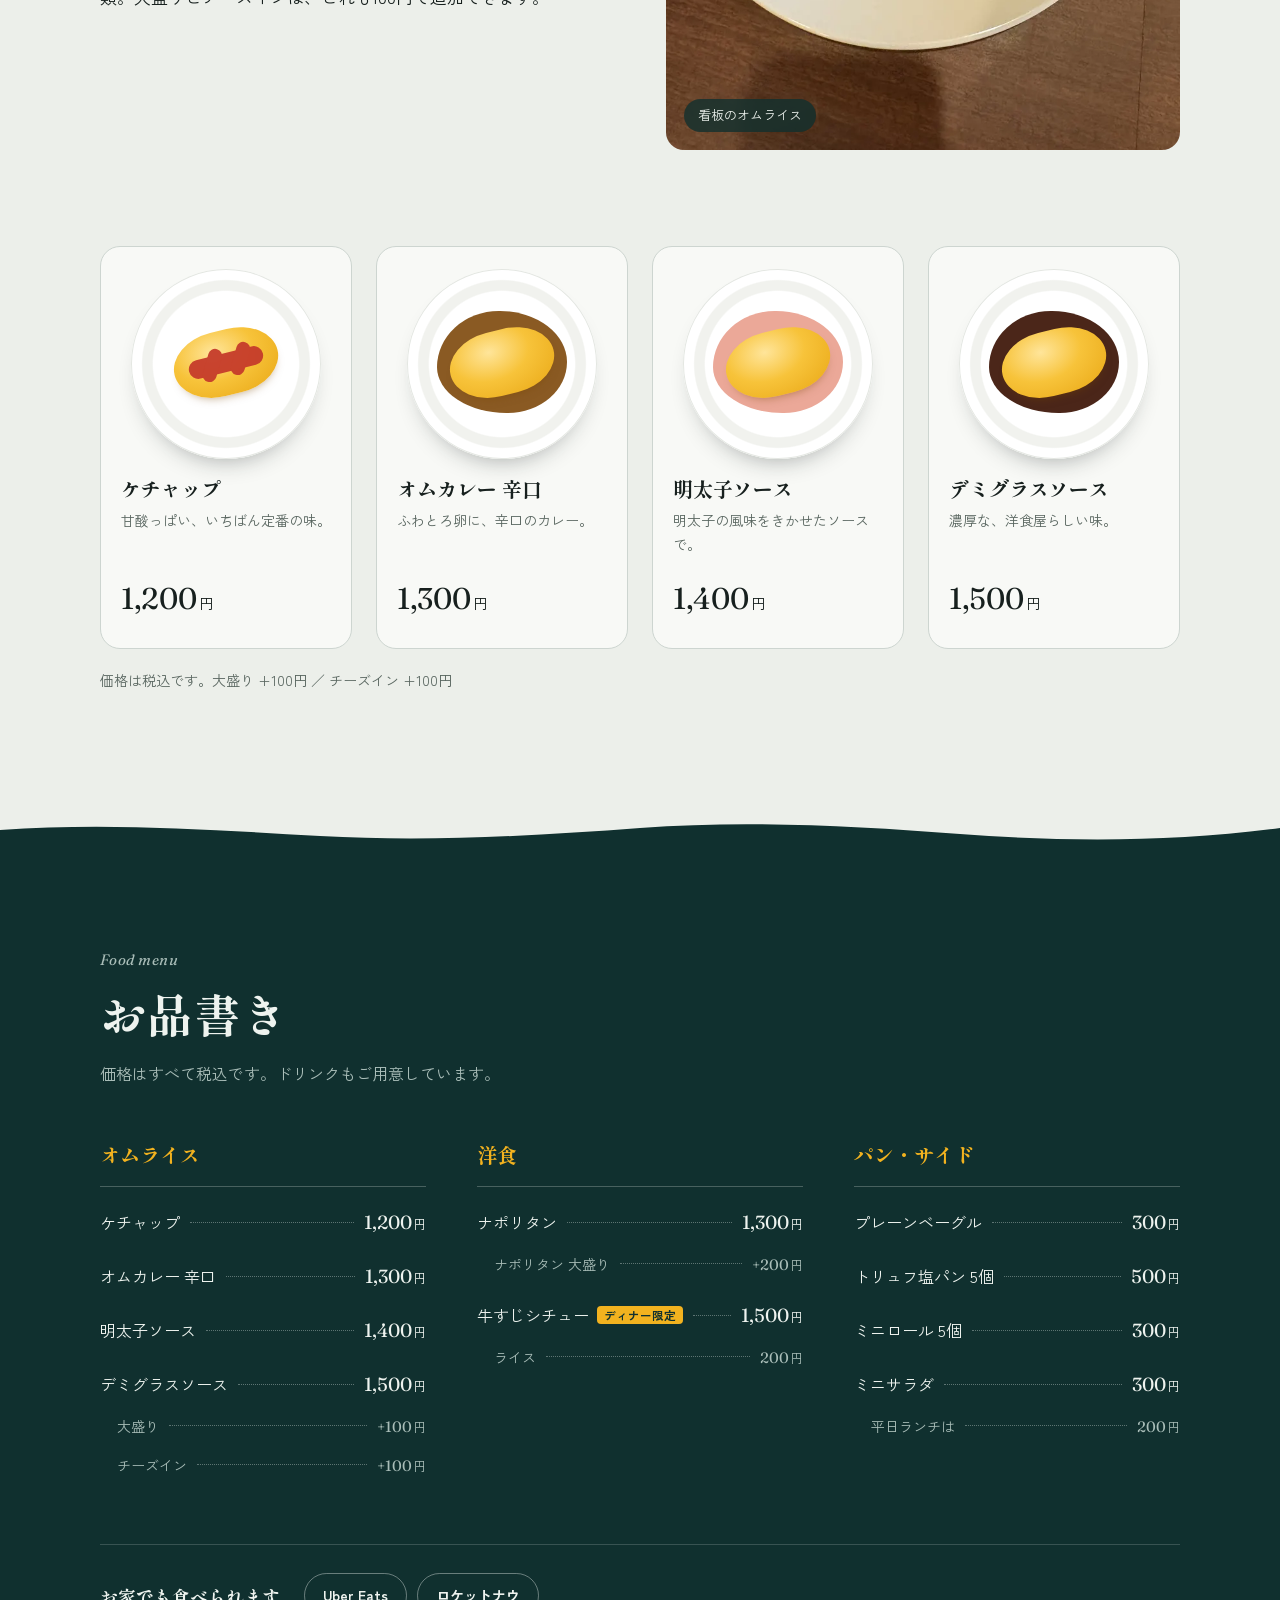
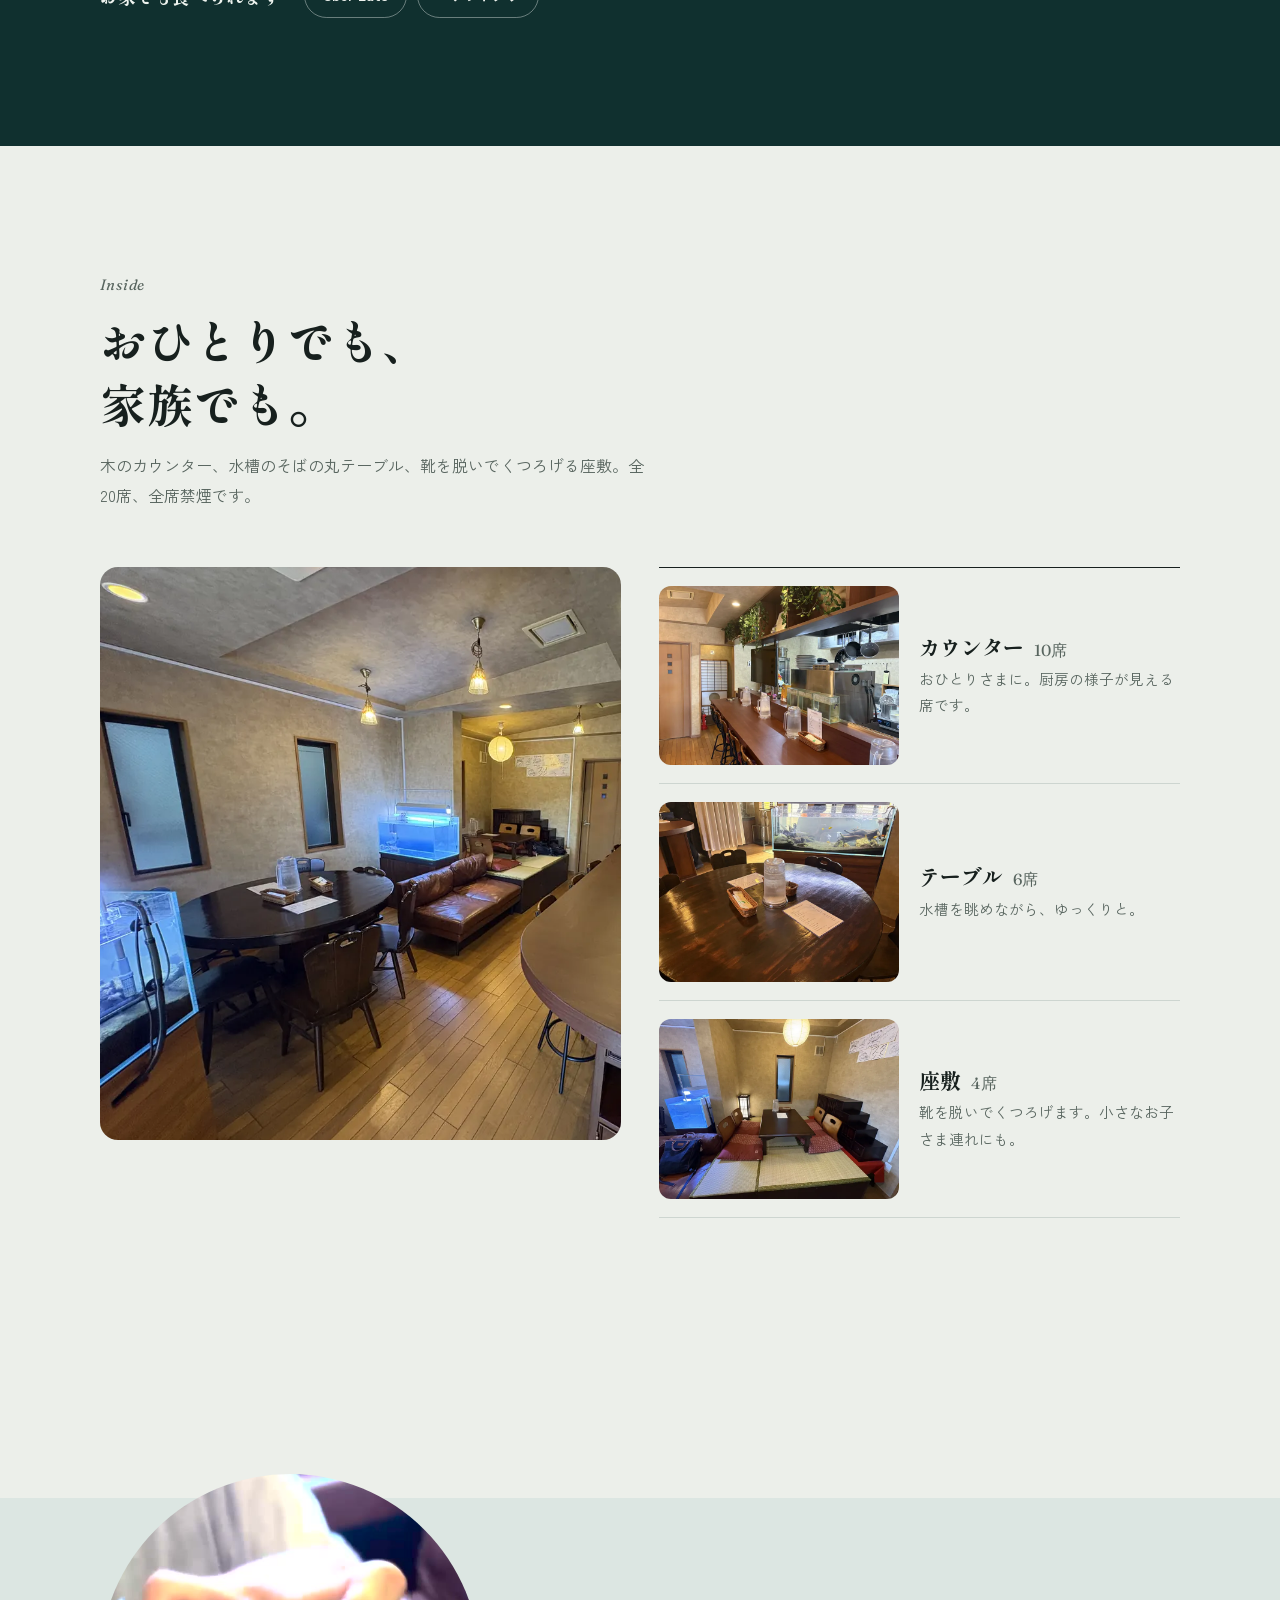
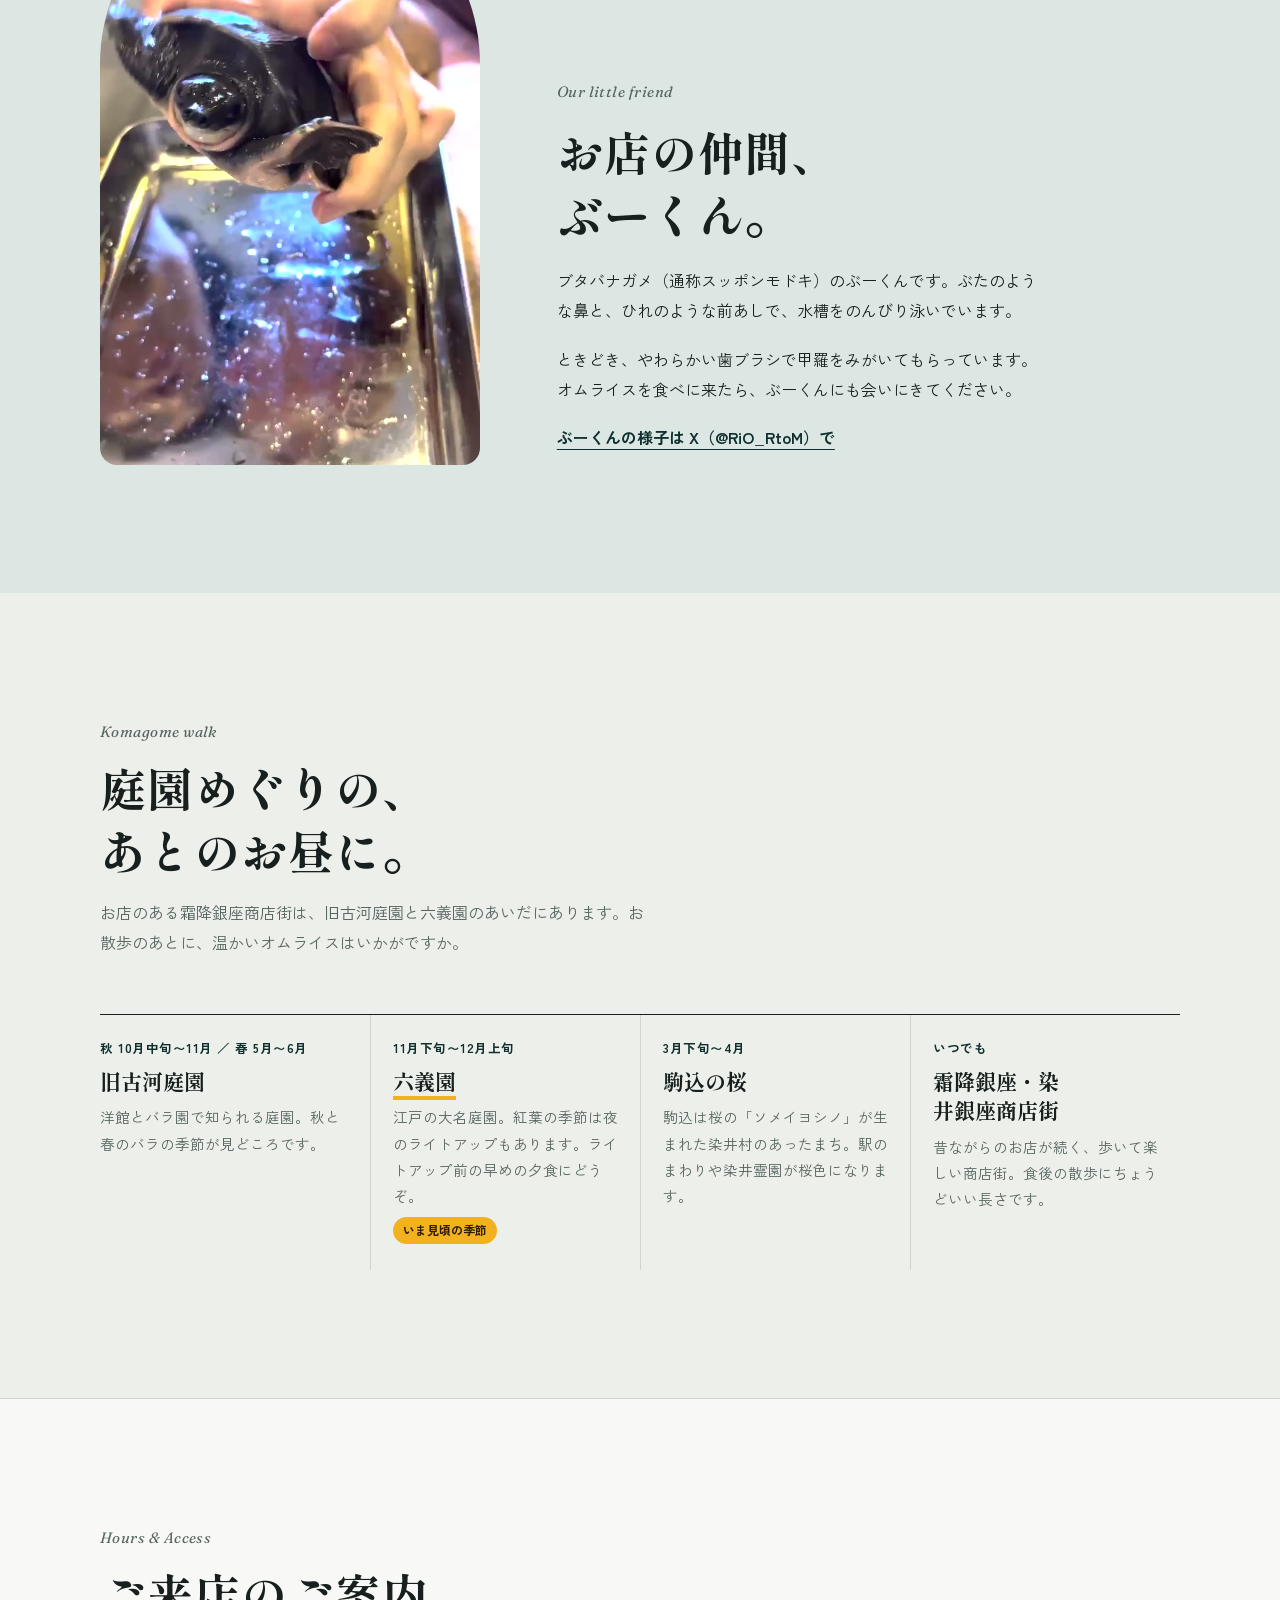
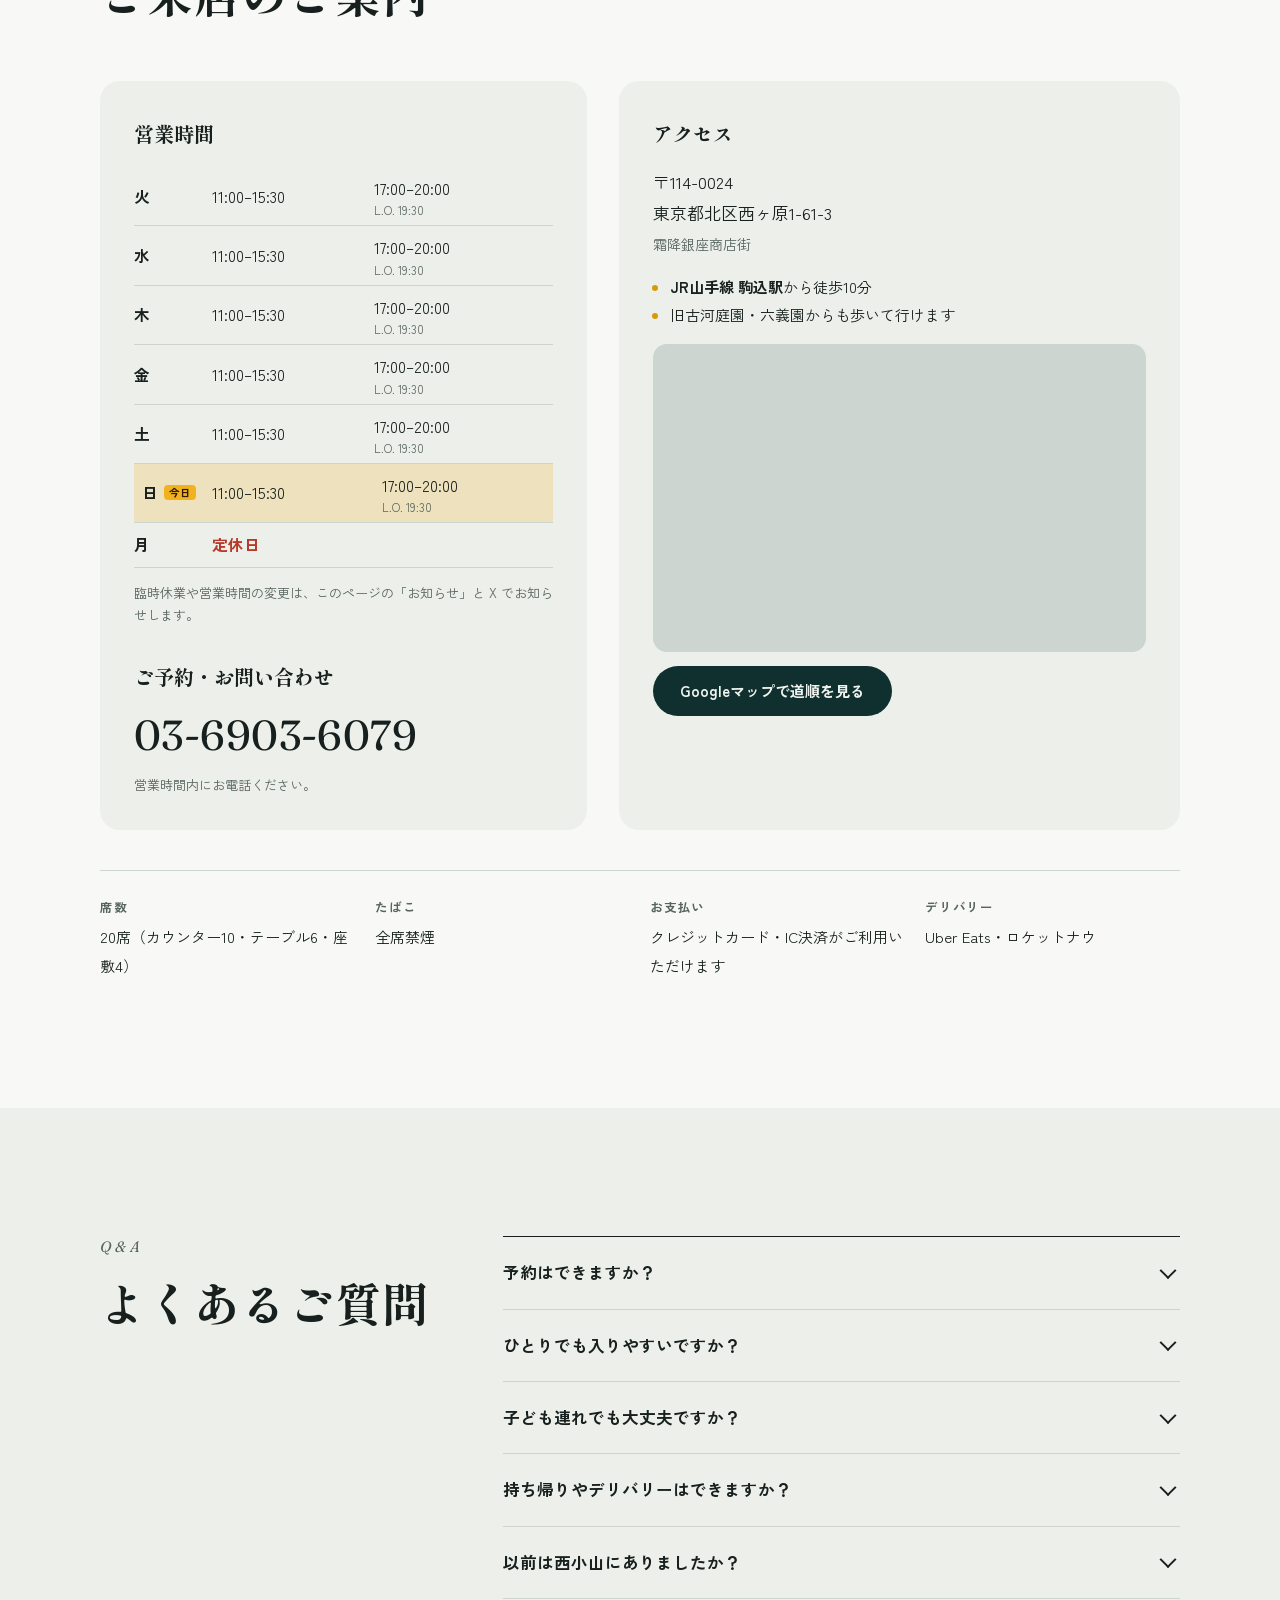
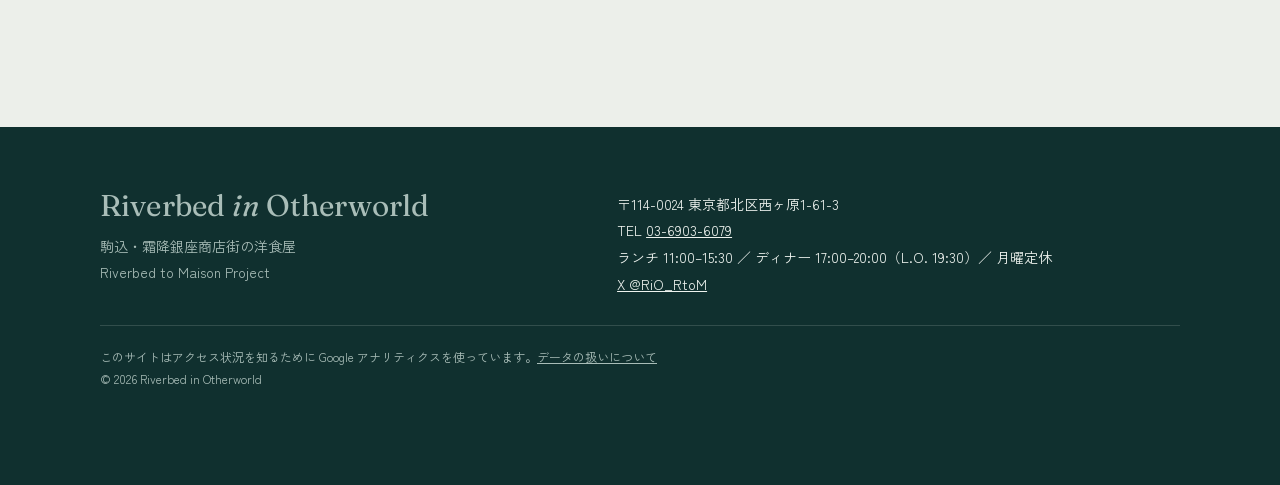
==== commit b5e63bcc: "ディナーの営業時間を17:00〜（L.O.19:30）に更新 Co-Authored-By: Claude Opus 5.5 <noreply@anthropic.com>" ====
--- a/index.html
+++ b/index.html
@@ -21,9 +21,9 @@
 <link rel="preconnect" href="https://fonts.googleapis.com">
 <link rel="preconnect" href="https://fonts.gstatic.com" crossorigin>
 <link rel="stylesheet" href="https://fonts.googleapis.com/css2?family=Fraunces:ital,opsz,wght@0,9..144,400;1,9..144,400;1,9..144,500&family=Shippori+Mincho+B1:wght@600;800&family=Zen+Kaku+Gothic+New:wght@400;500;700&display=swap">
-<link rel="stylesheet" href="assets/css/site.css?v=202610261336">
+<link rel="stylesheet" href="assets/css/site.css?v=202610261344">
 <link rel="preload" as="image" href="assets/img/egg-poster.jpg">
-<script type="application/ld+json">{"@context": "https://schema.org", "@type": "Restaurant", "name": "Riverbed in Otherworld", "alternateName": "RiO", "url": "https://kiokaihatsu.github.io/riverbed-in-otherworld/", "image": ["https://kiokaihatsu.github.io/riverbed-in-otherworld/assets/img/og.jpg", "https://kiokaihatsu.github.io/riverbed-in-otherworld/assets/img/interior-1600.webp"], "telephone": "+81-3-6903-6079", "priceRange": "¥1,000～¥2,000", "servesCuisine": ["洋食", "オムライス"], "acceptsReservations": "True", "address": {"@type": "PostalAddress", "postalCode": "114-0024", "addressRegion": "東京都", "addressLocality": "北区", "streetAddress": "西ヶ原1-61-3", "addressCountry": "JP"}, "openingHoursSpecification": [{"@type": "OpeningHoursSpecification", "dayOfWeek": ["Tuesday", "Wednesday", "Thursday", "Friday", "Saturday", "Sunday"], "opens": "11:00", "closes": "15:30"}, {"@type": "OpeningHoursSpecification", "dayOfWeek": ["Tuesday", "Wednesday", "Thursday", "Friday", "Saturday", "Sunday"], "opens": "16:30", "closes": "20:00"}], "sameAs": ["https://x.com/RiO_RtoM"], "hasMenu": {"@type": "Menu", "hasMenuSection": [{"@type": "MenuSection", "name": "オムライス", "hasMenuItem": [{"@type": "MenuItem", "name": "オムライス ケチャップ", "offers": {"@type": "Offer", "price": 1200, "priceCurrency": "JPY"}}, {"@type": "MenuItem", "name": "オムカレー 辛口", "offers": {"@type": "Offer", "price": 1300, "priceCurrency": "JPY"}}, {"@type": "MenuItem", "name": "オムライス 明太子ソース", "offers": {"@type": "Offer", "price": 1400, "priceCurrency": "JPY"}}, {"@type": "MenuItem", "name": "オムライス デミグラスソース", "offers": {"@type": "Offer", "price": 1500, "priceCurrency": "JPY"}}]}]}}</script>
+<script type="application/ld+json">{"@context": "https://schema.org", "@type": "Restaurant", "name": "Riverbed in Otherworld", "alternateName": "RiO", "url": "https://kiokaihatsu.github.io/riverbed-in-otherworld/", "image": ["https://kiokaihatsu.github.io/riverbed-in-otherworld/assets/img/og.jpg", "https://kiokaihatsu.github.io/riverbed-in-otherworld/assets/img/interior-1600.webp"], "telephone": "+81-3-6903-6079", "priceRange": "¥1,000～¥2,000", "servesCuisine": ["洋食", "オムライス"], "acceptsReservations": "True", "address": {"@type": "PostalAddress", "postalCode": "114-0024", "addressRegion": "東京都", "addressLocality": "北区", "streetAddress": "西ヶ原1-61-3", "addressCountry": "JP"}, "openingHoursSpecification": [{"@type": "OpeningHoursSpecification", "dayOfWeek": ["Tuesday", "Wednesday", "Thursday", "Friday", "Saturday", "Sunday"], "opens": "11:00", "closes": "15:30"}, {"@type": "OpeningHoursSpecification", "dayOfWeek": ["Tuesday", "Wednesday", "Thursday", "Friday", "Saturday", "Sunday"], "opens": "17:00", "closes": "20:00"}], "sameAs": ["https://x.com/RiO_RtoM"], "hasMenu": {"@type": "Menu", "hasMenuSection": [{"@type": "MenuSection", "name": "オムライス", "hasMenuItem": [{"@type": "MenuItem", "name": "オムライス ケチャップ", "offers": {"@type": "Offer", "price": 1200, "priceCurrency": "JPY"}}, {"@type": "MenuItem", "name": "オムカレー 辛口", "offers": {"@type": "Offer", "price": 1300, "priceCurrency": "JPY"}}, {"@type": "MenuItem", "name": "オムライス 明太子ソース", "offers": {"@type": "Offer", "price": 1400, "priceCurrency": "JPY"}}, {"@type": "MenuItem", "name": "オムライス デミグラスソース", "offers": {"@type": "Offer", "price": 1500, "priceCurrency": "JPY"}}]}]}}</script>
 
 </head>
 <body>
@@ -70,7 +70,7 @@
 
       <div class="today" aria-live="polite">
         <div class="today-head"><span class="status-dot" data-status-dot aria-hidden="true"></span><b data-status-text>本日の営業</b></div>
-        <p class="today-hours" data-today-hours>ランチ 11:00–15:30 ／ ディナー 16:30–20:00</p>
+        <p class="today-hours" data-today-hours>ランチ 11:00–15:30 ／ ディナー 17:00–20:00（L.O. 19:30）</p>
         <p class="today-note">月曜定休 ・ JR駒込駅から徒歩10分</p>
       </div>
 
@@ -87,6 +87,7 @@
   <div class="wrap news-in">
     <p class="news-label">お知らせ</p>
     <ul class="news-list">
+      <li><time datetime="2026-10-26">2026.10.26</time><span>ディナーの営業時間は 17:00〜20:00（ラストオーダー 19:30）です。</span></li>
       <li><time datetime="2026-10-26">2026.10.26</time><span>旧古河庭園の秋のバラが見頃の季節です。お散歩のあとのランチにどうぞ。</span></li>
       <li><time datetime="2026-04-19">2026.04.19</time><span>品川区・西小山から、駒込・霜降銀座商店街に移転しました。</span></li>
     </ul>
@@ -291,12 +292,12 @@
         <h3>営業時間</h3>
         <table class="hours" data-hours>
           <tbody>
-            <tr data-day="2"><th>火</th><td>11:00–15:30</td><td>16:30–20:00</td></tr>
-            <tr data-day="3"><th>水</th><td>11:00–15:30</td><td>16:30–20:00</td></tr>
-            <tr data-day="4"><th>木</th><td>11:00–15:30</td><td>16:30–20:00</td></tr>
-            <tr data-day="5"><th>金</th><td>11:00–15:30</td><td>16:30–20:00</td></tr>
-            <tr data-day="6"><th>土</th><td>11:00–15:30</td><td>16:30–20:00</td></tr>
-            <tr data-day="0"><th>日</th><td>11:00–15:30</td><td>16:30–20:00</td></tr>
+            <tr data-day="2"><th>火</th><td>11:00–15:30</td><td>17:00–20:00<small>L.O. 19:30</small></td></tr>
+            <tr data-day="3"><th>水</th><td>11:00–15:30</td><td>17:00–20:00<small>L.O. 19:30</small></td></tr>
+            <tr data-day="4"><th>木</th><td>11:00–15:30</td><td>17:00–20:00<small>L.O. 19:30</small></td></tr>
+            <tr data-day="5"><th>金</th><td>11:00–15:30</td><td>17:00–20:00<small>L.O. 19:30</small></td></tr>
+            <tr data-day="6"><th>土</th><td>11:00–15:30</td><td>17:00–20:00<small>L.O. 19:30</small></td></tr>
+            <tr data-day="0"><th>日</th><td>11:00–15:30</td><td>17:00–20:00<small>L.O. 19:30</small></td></tr>
             <tr data-day="1" class="closed"><th>月</th><td colspan="2">定休日</td></tr>
           </tbody>
         </table>
@@ -375,7 +376,7 @@
     <div class="foot-info">
       <p>〒114-0024 東京都北区西ヶ原1-61-3</p>
       <p>TEL <a href="tel:0369036079" data-track="tel_click" data-place="footer">03-6903-6079</a></p>
-      <p>ランチ 11:00–15:30 ／ ディナー 16:30–20:00 ／ 月曜定休</p>
+      <p>ランチ 11:00–15:30 ／ ディナー 17:00–20:00（L.O. 19:30）／ 月曜定休</p>
       <p><a href="https://x.com/RiO_RtoM" target="_blank" rel="noopener" data-track="x_click" data-place="footer">X @RiO_RtoM</a></p>
     </div>
     <p class="foot-legal">このサイトはアクセス状況を知るために Google アナリティクスを使っています。<a href="https://policies.google.com/technologies/partner-sites?hl=ja" target="_blank" rel="noopener">データの扱いについて</a><br>© 2026 Riverbed in Otherworld</p>
@@ -387,7 +388,7 @@
   <span>電話で予約</span>
 </a>
 
-<script>window.RIO = {"hours": {"lunch": ["11:00", "15:30"], "dinner": ["16:30", "20:00"]}, "closedWeekdays": [1], "exceptions": []};</script>
-<script src="assets/js/site.js?v=202610261336" defer></script>
+<script>window.RIO = {"hours": {"lunch": ["11:00", "15:30"], "dinner": ["17:00", "20:00"], "dinnerLastOrder": "19:30"}, "closedWeekdays": [1], "exceptions": []};</script>
+<script src="assets/js/site.js?v=202610261344" defer></script>
 </body>
 </html>
--- a/assets/css/site.css
+++ b/assets/css/site.css
@@ -280,3 +280,4 @@
   html{scroll-behavior:auto}
   *{transition:none!important;animation:none!important}
 }
+.hours td small{display:block;font-size:11.5px;color:var(--muted);line-height:1.3}
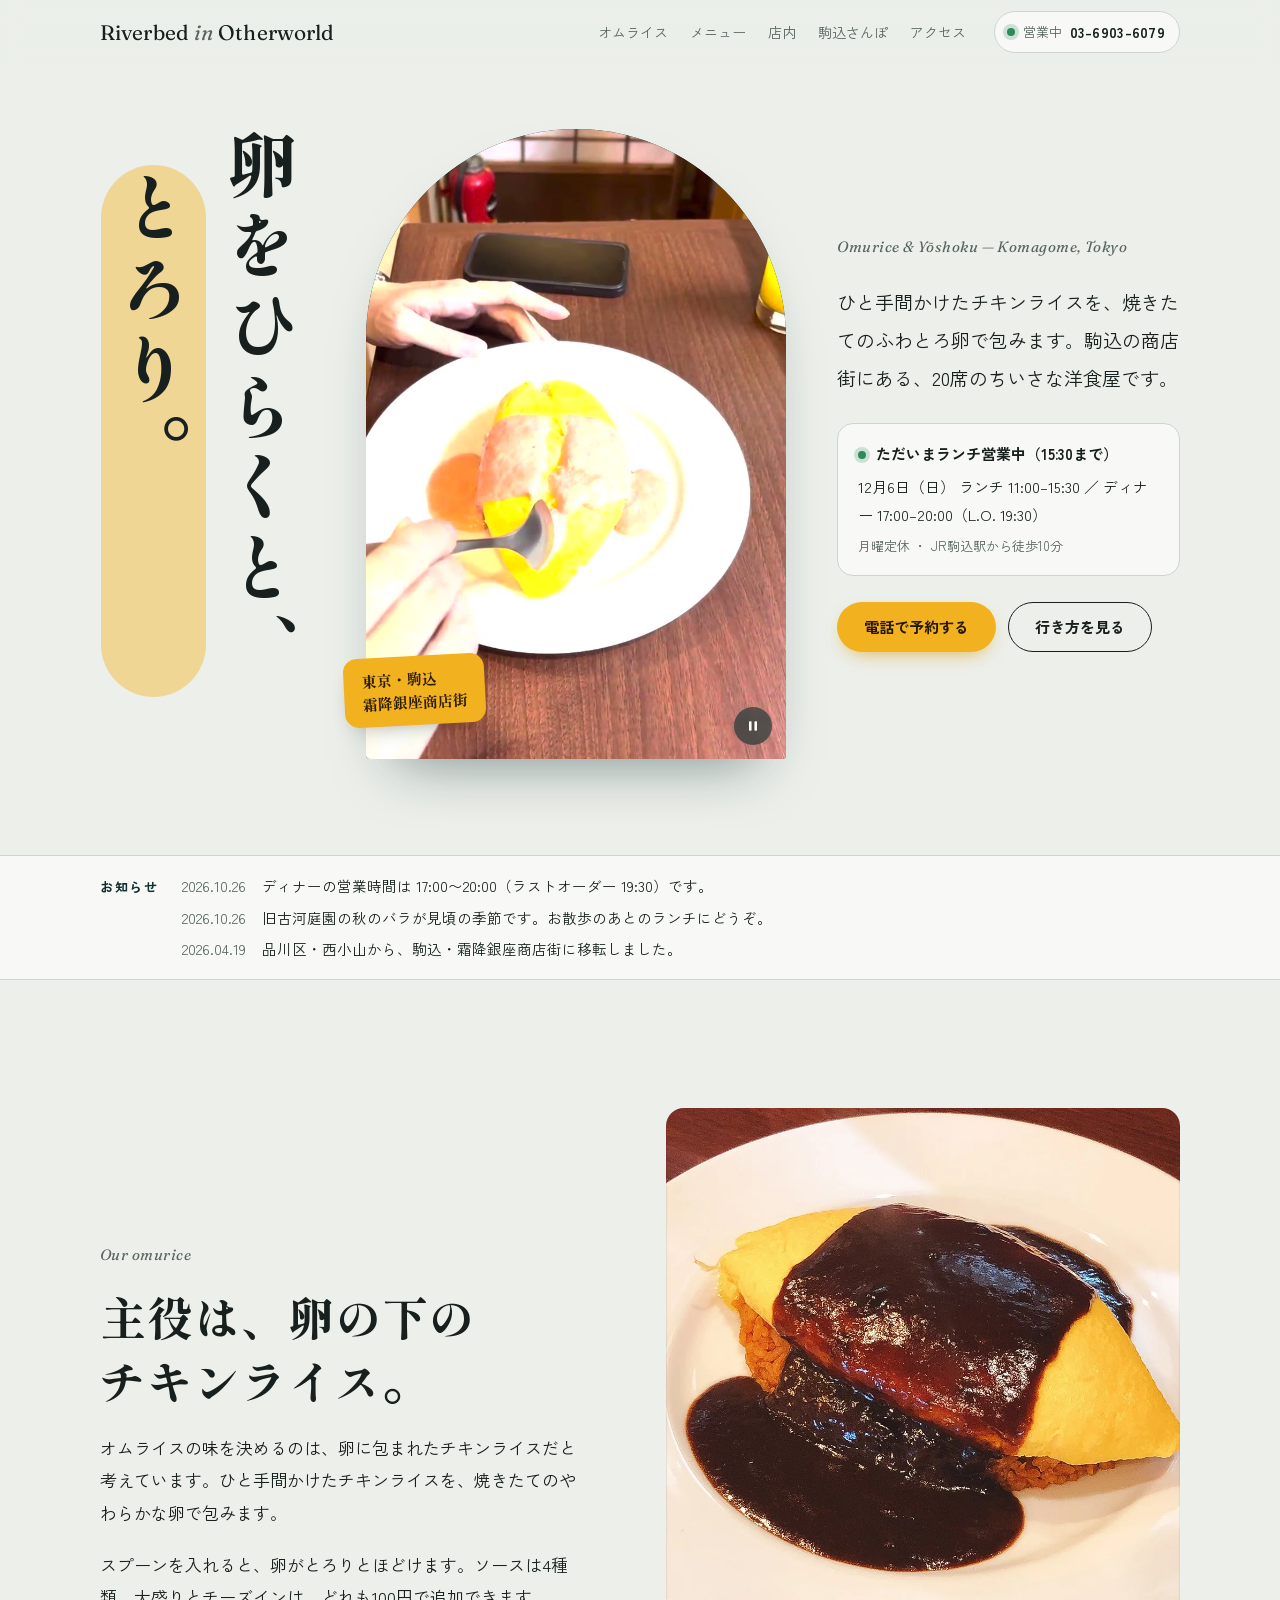
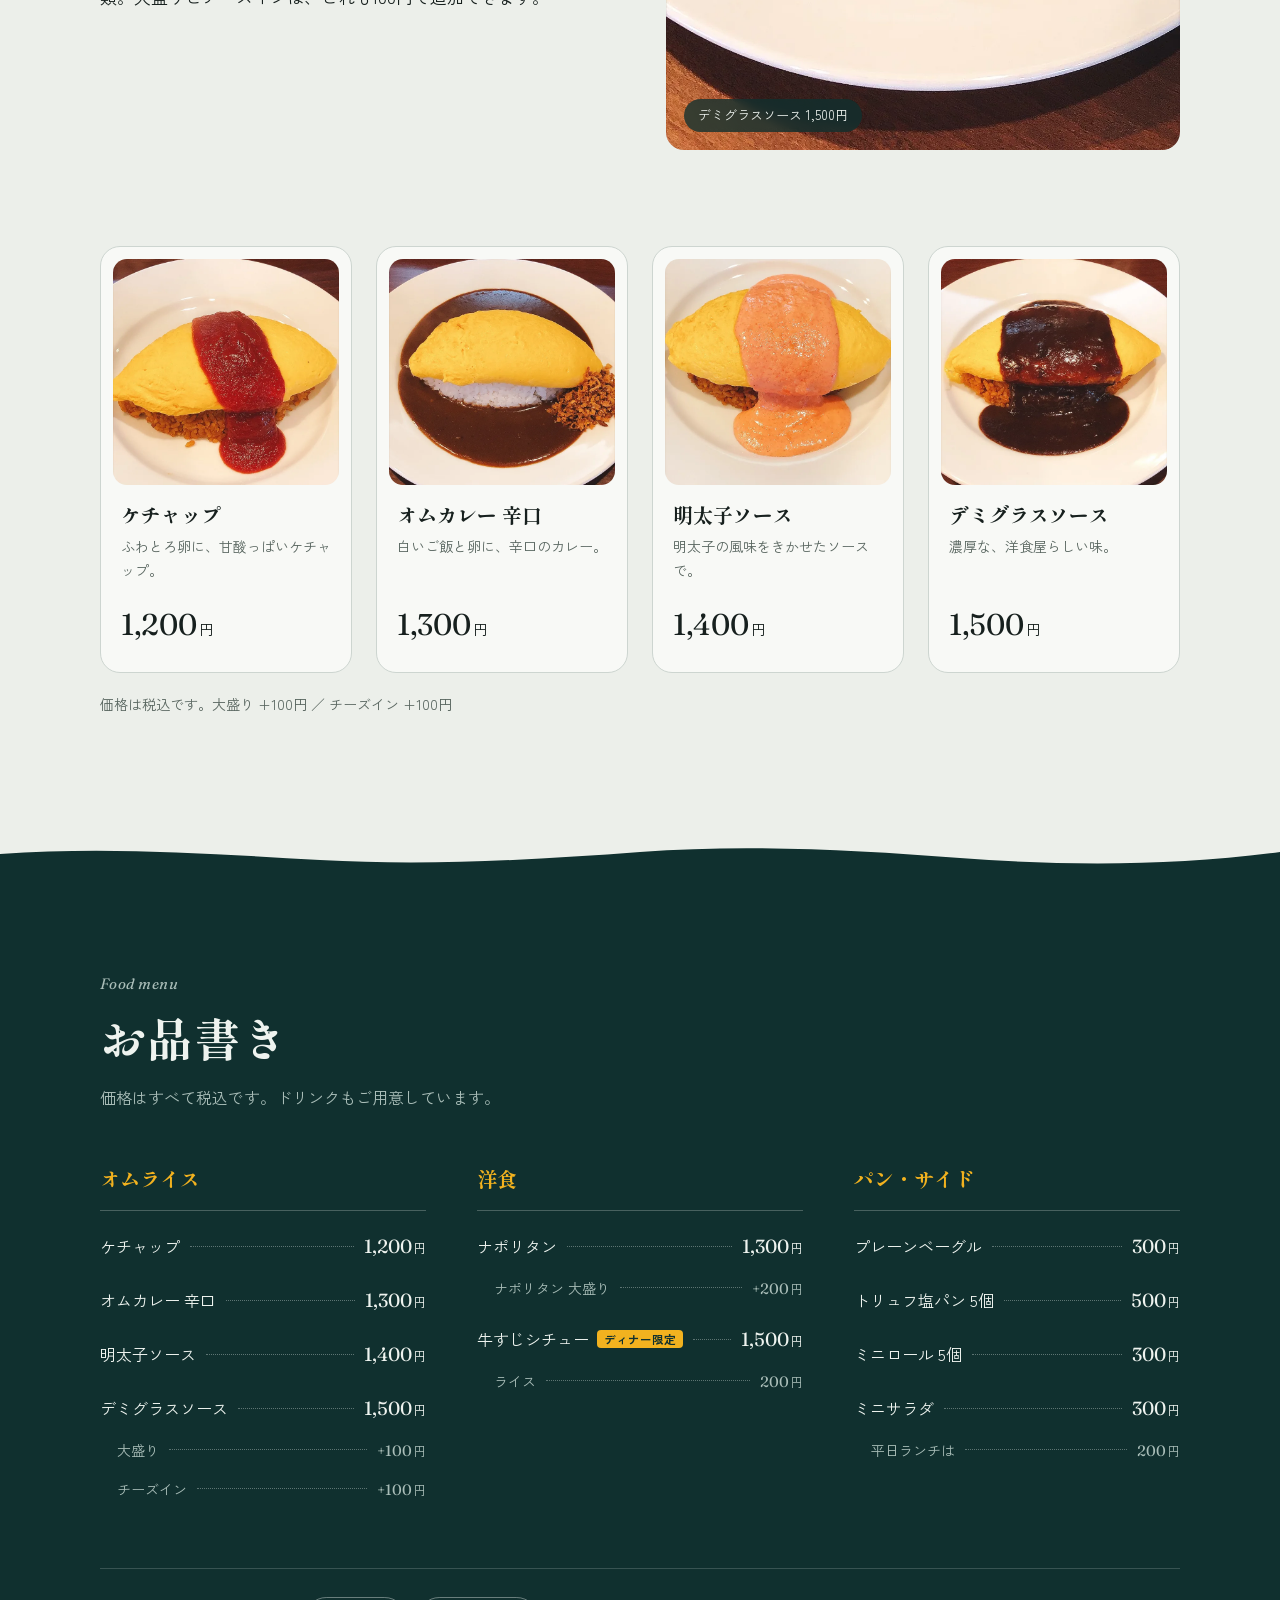
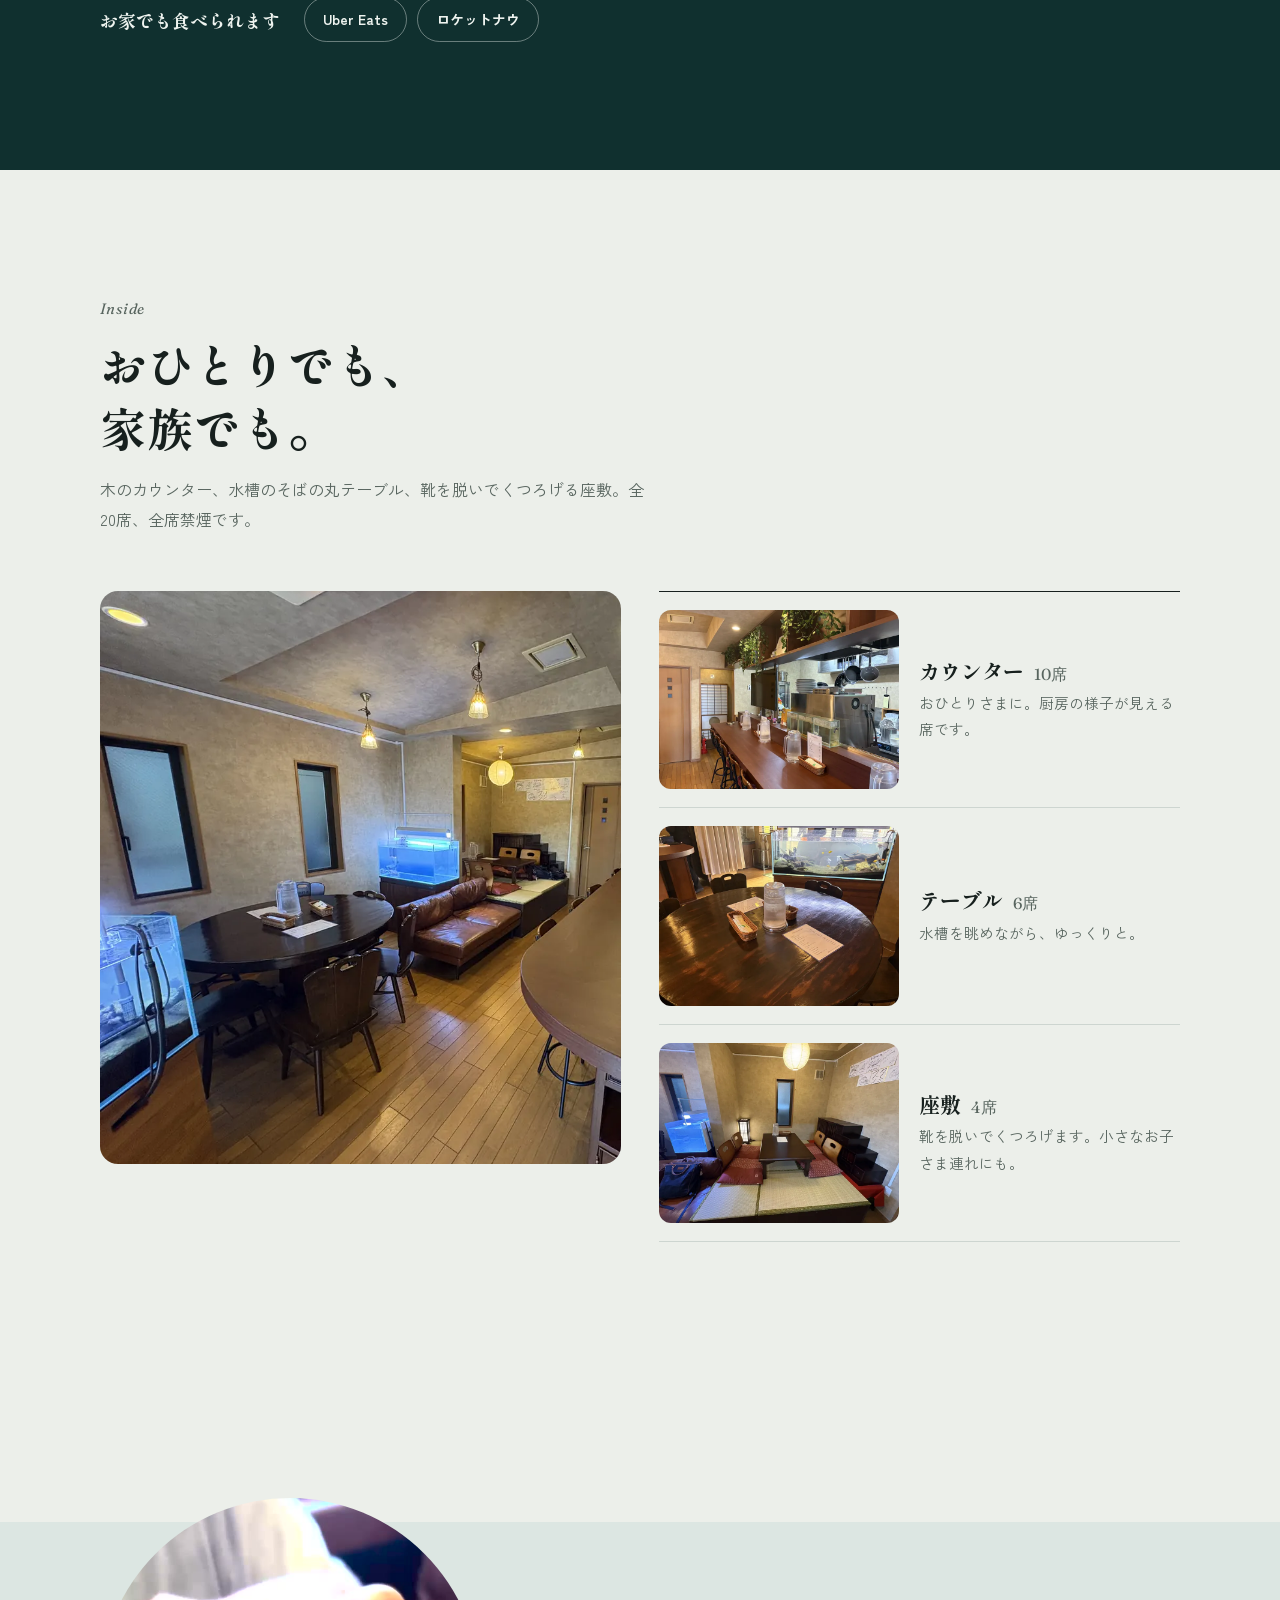
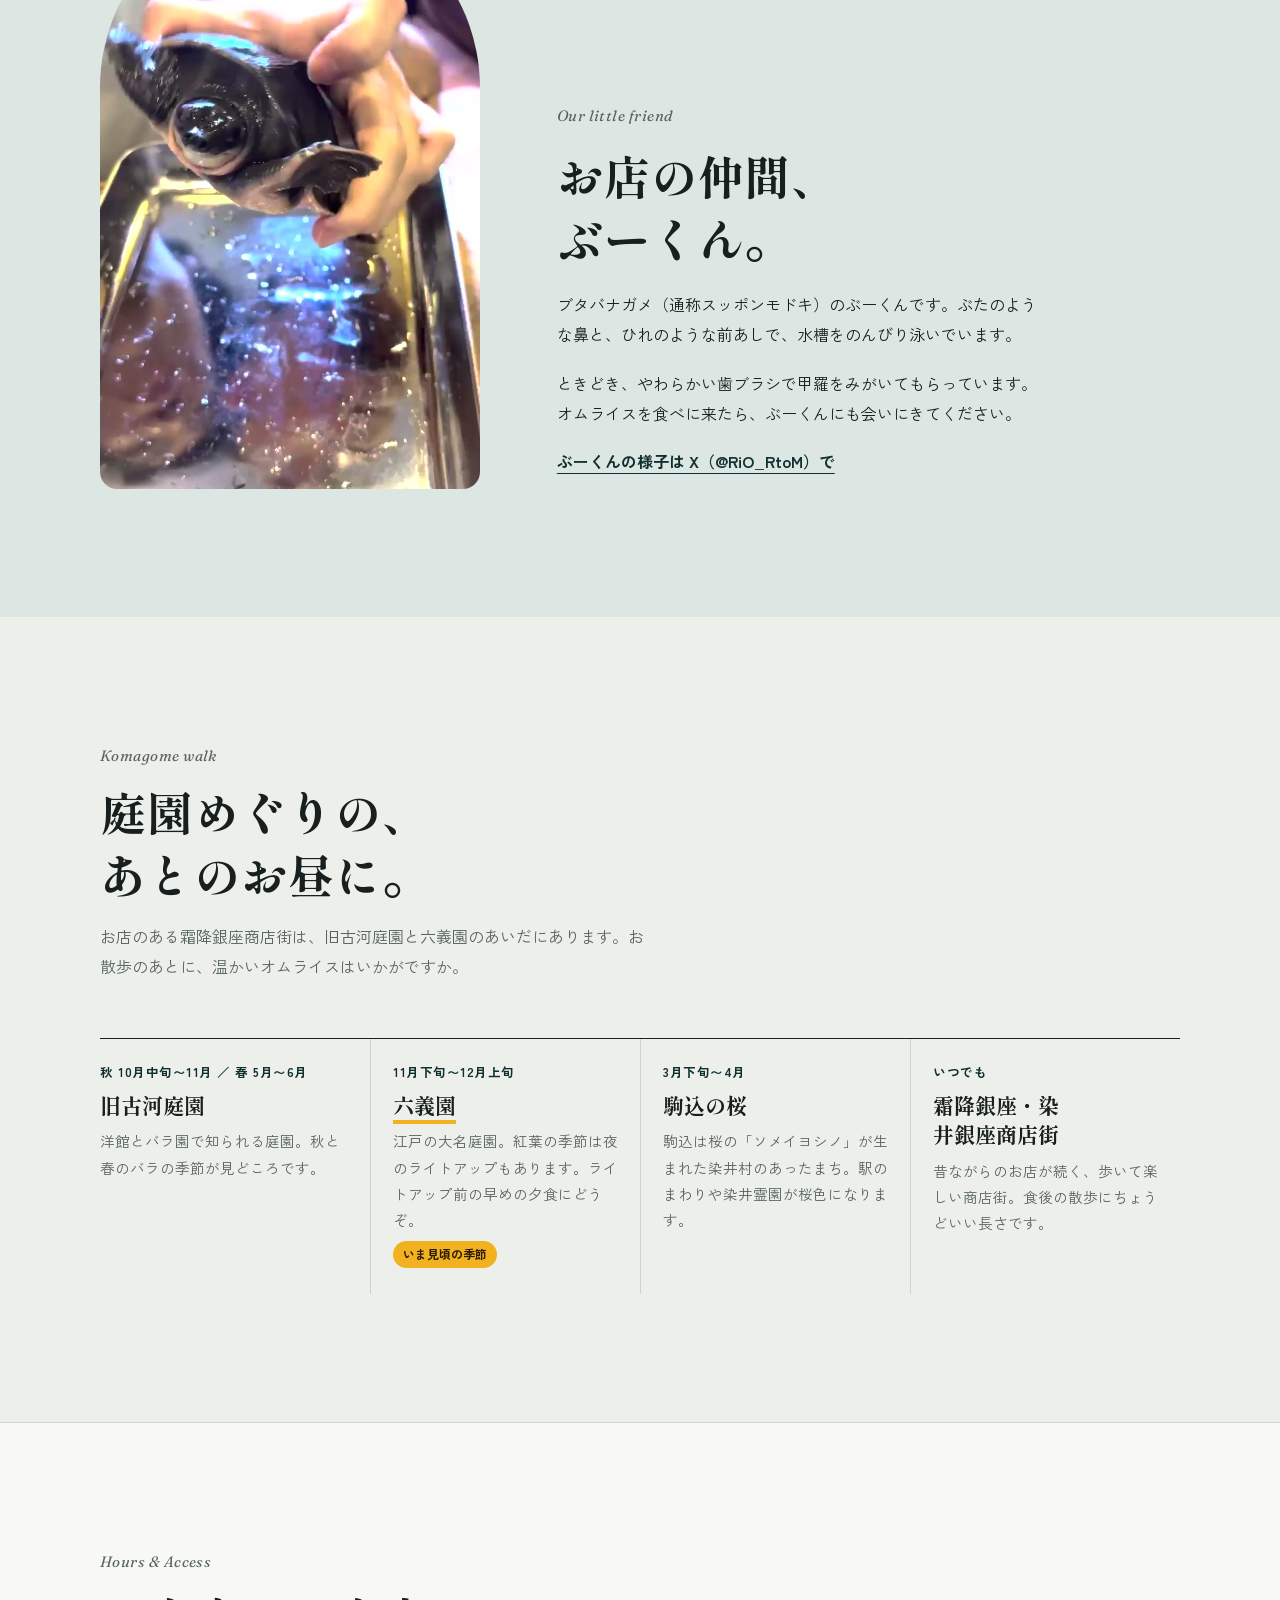
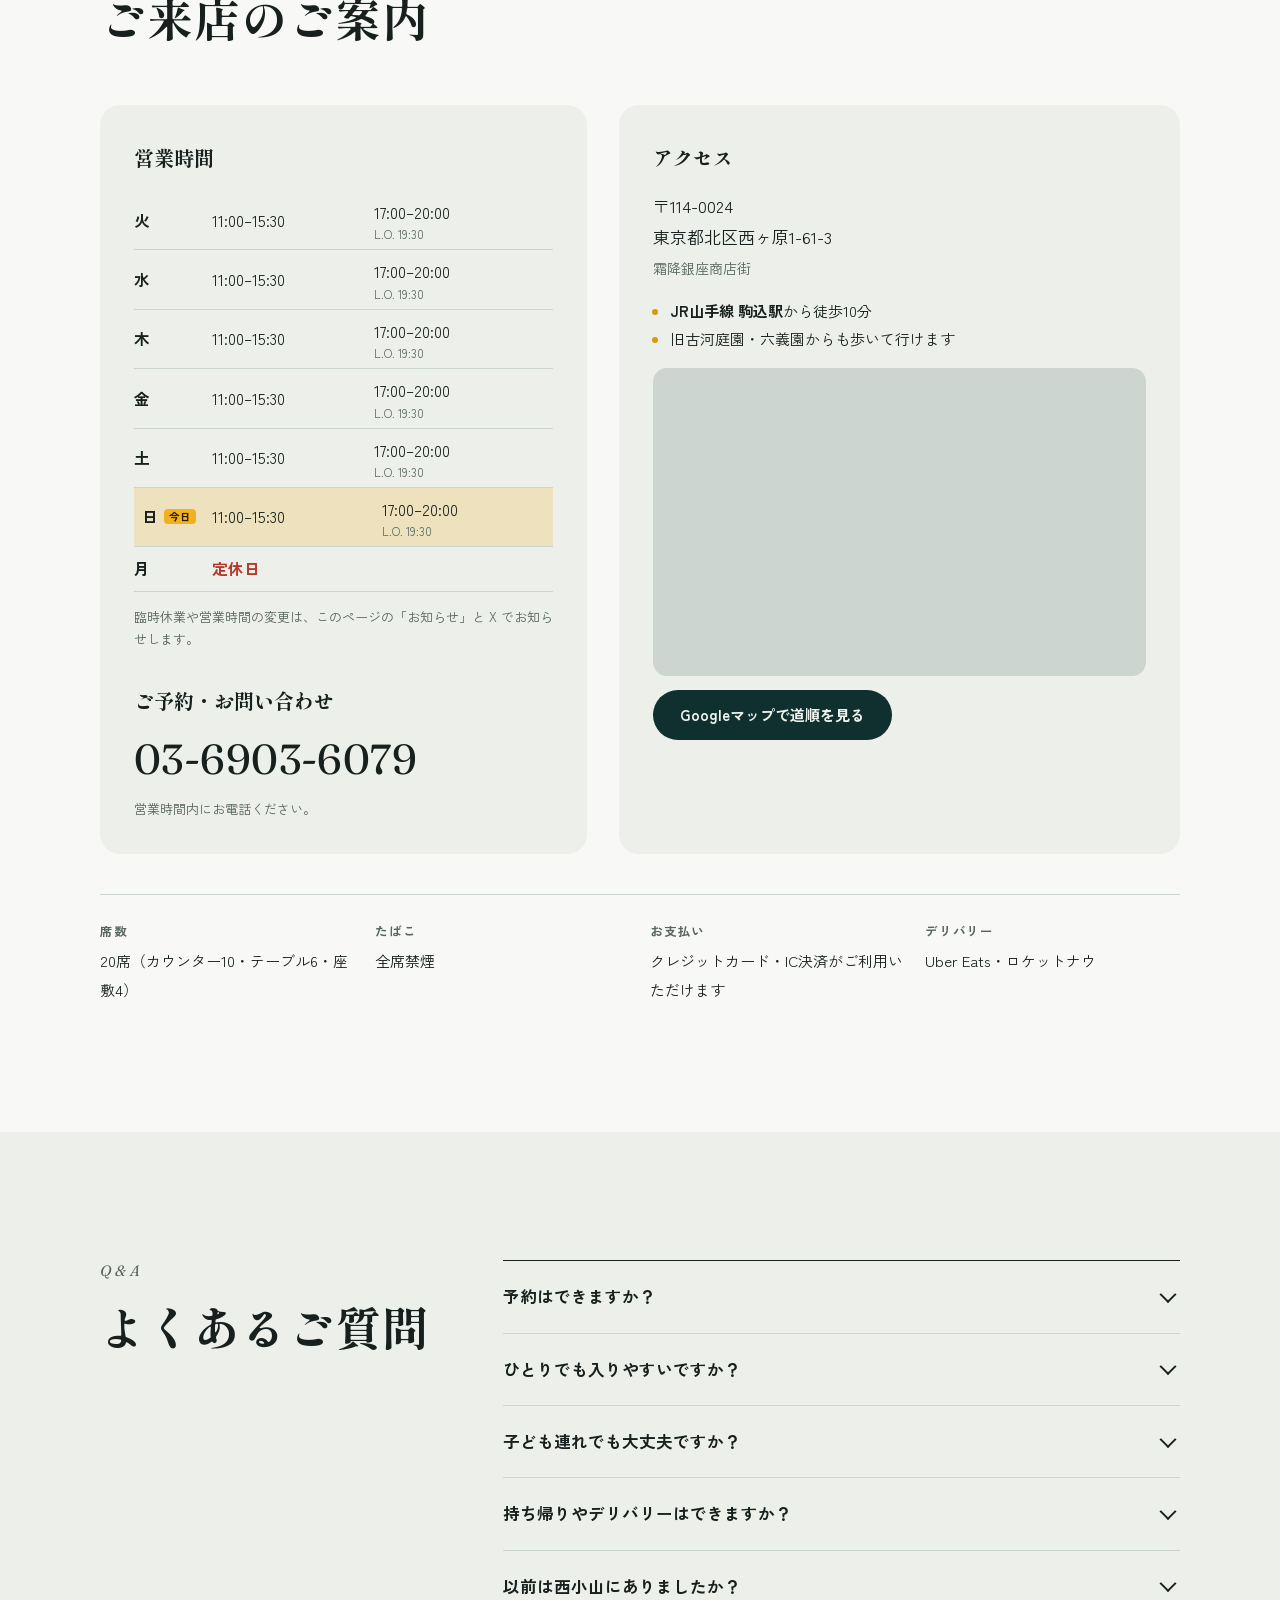
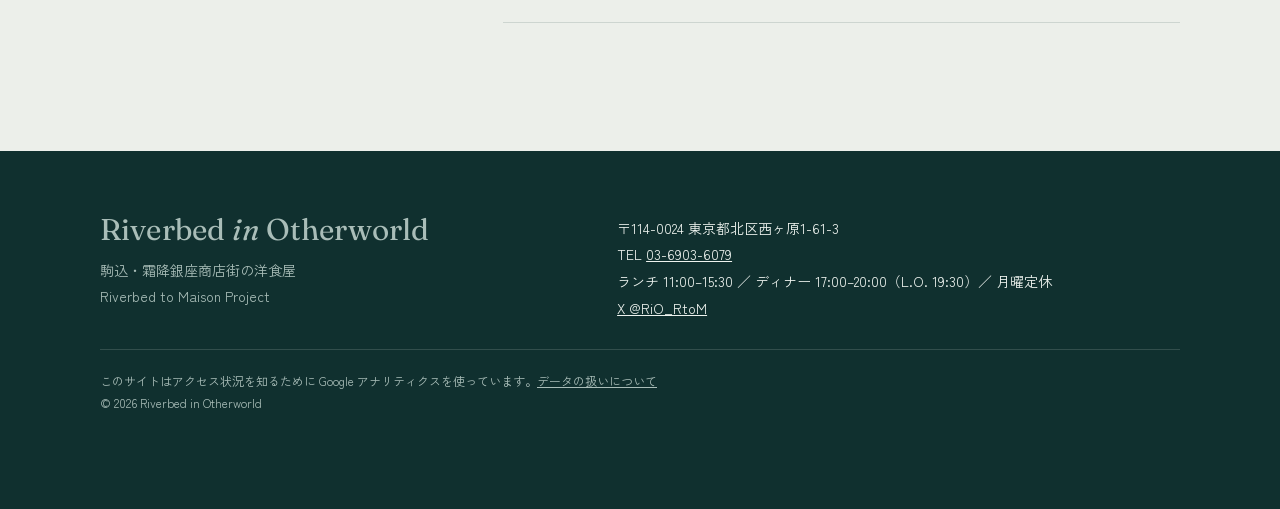
==== commit 3127128e: "オムライスを実際の写真に差し替え Co-Authored-By: Claude Opus 5.5 <noreply@anthropic.com>" ====
--- a/index.html
+++ b/index.html
@@ -21,10 +21,11 @@
 <link rel="preconnect" href="https://fonts.googleapis.com">
 <link rel="preconnect" href="https://fonts.gstatic.com" crossorigin>
 <link rel="stylesheet" href="https://fonts.googleapis.com/css2?family=Fraunces:ital,opsz,wght@0,9..144,400;1,9..144,400;1,9..144,500&family=Shippori+Mincho+B1:wght@600;800&family=Zen+Kaku+Gothic+New:wght@400;500;700&display=swap">
-<link rel="stylesheet" href="assets/css/site.css?v=202610261344">
+<link rel="stylesheet" href="assets/css/site.css?v=202610271124">
 <link rel="preload" as="image" href="assets/img/egg-poster.jpg">
-<script type="application/ld+json">{"@context": "https://schema.org", "@type": "Restaurant", "name": "Riverbed in Otherworld", "alternateName": "RiO", "url": "https://kiokaihatsu.github.io/riverbed-in-otherworld/", "image": ["https://kiokaihatsu.github.io/riverbed-in-otherworld/assets/img/og.jpg", "https://kiokaihatsu.github.io/riverbed-in-otherworld/assets/img/interior-1600.webp"], "telephone": "+81-3-6903-6079", "priceRange": "¥1,000～¥2,000", "servesCuisine": ["洋食", "オムライス"], "acceptsReservations": "True", "address": {"@type": "PostalAddress", "postalCode": "114-0024", "addressRegion": "東京都", "addressLocality": "北区", "streetAddress": "西ヶ原1-61-3", "addressCountry": "JP"}, "openingHoursSpecification": [{"@type": "OpeningHoursSpecification", "dayOfWeek": ["Tuesday", "Wednesday", "Thursday", "Friday", "Saturday", "Sunday"], "opens": "11:00", "closes": "15:30"}, {"@type": "OpeningHoursSpecification", "dayOfWeek": ["Tuesday", "Wednesday", "Thursday", "Friday", "Saturday", "Sunday"], "opens": "17:00", "closes": "20:00"}], "sameAs": ["https://x.com/RiO_RtoM"], "hasMenu": {"@type": "Menu", "hasMenuSection": [{"@type": "MenuSection", "name": "オムライス", "hasMenuItem": [{"@type": "MenuItem", "name": "オムライス ケチャップ", "offers": {"@type": "Offer", "price": 1200, "priceCurrency": "JPY"}}, {"@type": "MenuItem", "name": "オムカレー 辛口", "offers": {"@type": "Offer", "price": 1300, "priceCurrency": "JPY"}}, {"@type": "MenuItem", "name": "オムライス 明太子ソース", "offers": {"@type": "Offer", "price": 1400, "priceCurrency": "JPY"}}, {"@type": "MenuItem", "name": "オムライス デミグラスソース", "offers": {"@type": "Offer", "price": 1500, "priceCurrency": "JPY"}}]}]}}</script>
-
+<script type="application/ld+json">{"@context": "https://schema.org", "@type": "Restaurant", "name": "Riverbed in Otherworld", "alternateName": "RiO", "url": "https://kiokaihatsu.github.io/riverbed-in-otherworld/", "image": ["https://kiokaihatsu.github.io/riverbed-in-otherworld/assets/img/og.jpg", "https://kiokaihatsu.github.io/riverbed-in-otherworld/assets/img/omurice-main-960.webp", "https://kiokaihatsu.github.io/riverbed-in-otherworld/assets/img/interior-1600.webp"], "telephone": "+81-3-6903-6079", "priceRange": "¥1,000～¥2,000", "servesCuisine": ["洋食", "オムライス"], "acceptsReservations": "True", "address": {"@type": "PostalAddress", "postalCode": "114-0024", "addressRegion": "東京都", "addressLocality": "北区", "streetAddress": "西ヶ原1-61-3", "addressCountry": "JP"}, "openingHoursSpecification": [{"@type": "OpeningHoursSpecification", "dayOfWeek": ["Tuesday", "Wednesday", "Thursday", "Friday", "Saturday", "Sunday"], "opens": "11:00", "closes": "15:30"}, {"@type": "OpeningHoursSpecification", "dayOfWeek": ["Tuesday", "Wednesday", "Thursday", "Friday", "Saturday", "Sunday"], "opens": "17:00", "closes": "20:00"}], "sameAs": ["https://x.com/RiO_RtoM"], "hasMenu": {"@type": "Menu", "hasMenuSection": [{"@type": "MenuSection", "name": "オムライス", "hasMenuItem": [{"@type": "MenuItem", "name": "オムライス ケチャップ", "offers": {"@type": "Offer", "price": 1200, "priceCurrency": "JPY"}}, {"@type": "MenuItem", "name": "オムカレー 辛口", "offers": {"@type": "Offer", "price": 1300, "priceCurrency": "JPY"}}, {"@type": "MenuItem", "name": "オムライス 明太子ソース", "offers": {"@type": "Offer", "price": 1400, "priceCurrency": "JPY"}}, {"@type": "MenuItem", "name": "オムライス デミグラスソース", "offers": {"@type": "Offer", "price": 1500, "priceCurrency": "JPY"}}]}]}}</script>
+<script async src="https://www.googletagmanager.com/gtag/js?id=G-KCESSEWWDP"></script>
+<script>window.dataLayer=window.dataLayer||[];function gtag(){dataLayer.push(arguments);}gtag('js',new Date());gtag('config','G-KCESSEWWDP');</script>
 </head>
 <body>
 <a class="skip" href="#main">本文へ移動</a>
@@ -104,36 +105,33 @@
       <p>スプーンを入れると、卵がとろりとほどけます。ソースは4種類。大盛りとチーズインは、どれも100円で追加できます。</p>
     </div>
     <figure class="omurice-photo">
-      <picture>
-        <source type="image/webp" srcset="assets/img/omurice-demi-800.webp 800w, assets/img/omurice-demi-1600.webp 1600w" sizes="(max-width: 820px) 92vw, 46vw">
-        <img src="assets/img/omurice-demi-800.webp" width="1200" height="1600" alt="ライスの上にふんわりのった黄色い卵と、まわりにかかった濃いソース" loading="lazy" decoding="async">
-      </picture>
-      <figcaption>看板のオムライス</figcaption>
+      <img src="assets/img/omurice-main-960.webp" width="960" height="1200" alt="ふわとろ卵にデミグラスソースをかけたオムライス。卵の下からチキンライスがのぞく" loading="lazy" decoding="async">
+      <figcaption>デミグラスソース 1,500円</figcaption>
     </figure>
   </div>
 
   <div class="wrap">
     <ul class="sauces" aria-label="4種類のソース">
-      <li class="sauce" style="--sauce:#C63C2B;--pool:transparent">
-        <div class="plate" aria-hidden="true"><span class="pool"></span><span class="egg"></span><span class="drizzle"></span></div>
+      <li class="sauce">
+        <img class="sauce-photo" src="assets/img/sauce-ketchup.webp" width="720" height="720" alt="ケチャップをかけたオムライス" loading="lazy" decoding="async">
         <h3>ケチャップ</h3>
-        <p>甘酸っぱい、いちばん定番の味。</p>
+        <p>ふわとろ卵に、甘酸っぱいケチャップ。</p>
         <p class="price"><span>1,200</span>円</p>
       </li>
-      <li class="sauce" style="--pool:#8A5A23">
-        <div class="plate" aria-hidden="true"><span class="pool"></span><span class="egg"></span></div>
+      <li class="sauce">
+        <img class="sauce-photo" src="assets/img/sauce-curry.webp" width="720" height="720" alt="カレーの上にふわとろ卵をのせたオムカレー。フライドオニオン添え" loading="lazy" decoding="async">
         <h3>オムカレー 辛口</h3>
-        <p>ふわとろ卵に、辛口のカレー。</p>
+        <p>白いご飯と卵に、辛口のカレー。</p>
         <p class="price"><span>1,300</span>円</p>
       </li>
-      <li class="sauce" style="--pool:#EBA898">
-        <div class="plate" aria-hidden="true"><span class="pool"></span><span class="egg"></span></div>
+      <li class="sauce">
+        <img class="sauce-photo" src="assets/img/sauce-mentaiko.webp" width="720" height="720" alt="明太子ソースをかけたオムライス" loading="lazy" decoding="async">
         <h3>明太子ソース</h3>
         <p>明太子の風味をきかせたソースで。</p>
         <p class="price"><span>1,400</span>円</p>
       </li>
-      <li class="sauce" style="--pool:#4B2619">
-        <div class="plate" aria-hidden="true"><span class="pool"></span><span class="egg"></span></div>
+      <li class="sauce">
+        <img class="sauce-photo" src="assets/img/sauce-demi.webp" width="720" height="720" alt="デミグラスソースをかけたオムライス" loading="lazy" decoding="async">
         <h3>デミグラスソース</h3>
         <p>濃厚な、洋食屋らしい味。</p>
         <p class="price"><span>1,500</span>円</p>
@@ -389,6 +387,6 @@
 </a>
 
 <script>window.RIO = {"hours": {"lunch": ["11:00", "15:30"], "dinner": ["17:00", "20:00"], "dinnerLastOrder": "19:30"}, "closedWeekdays": [1], "exceptions": []};</script>
-<script src="assets/js/site.js?v=202610261344" defer></script>
+<script src="assets/js/site.js?v=202610271124" defer></script>
 </body>
 </html>
--- a/assets/css/site.css
+++ b/assets/css/site.css
@@ -102,21 +102,16 @@
 .omurice-photo figcaption{position:absolute;left:18px;bottom:18px;background:rgba(16,48,47,.78);color:var(--on-deep);font-size:13px;padding:4px 14px;border-radius:999px;backdrop-filter:blur(4px)}
 
 .sauces{list-style:none;margin:0;padding:0;display:grid;grid-template-columns:repeat(4,minmax(0,1fr));gap:clamp(12px,2vw,24px)}
-.sauce{background:var(--paper);border-radius:20px;padding:22px 20px 24px;display:flex;flex-direction:column;gap:6px;border:1px solid var(--line)}
-.sauce h3{font-family:var(--mincho);font-weight:800;font-size:20px;line-height:1.4;margin-top:10px}
+.sauce{background:var(--paper);border-radius:20px;padding:12px 12px 22px;display:flex;flex-direction:column;gap:6px;border:1px solid var(--line)}
+.sauce h3{font-family:var(--mincho);font-weight:800;font-size:20px;line-height:1.4;margin-top:10px;padding-inline:8px}
+.sauce p{padding-inline:8px}
 .sauce p{font-size:14px;color:var(--muted);line-height:1.7}
 .sauce .price{margin-top:auto;padding-top:10px;color:var(--ink);font-size:14px}
 .sauce .price span{font-family:var(--latin);font-size:30px;font-variant-numeric:tabular-nums lining-nums;margin-right:2px}
 .sauce-note{margin-top:18px;font-size:14px;color:var(--muted)}
-/* お皿のイラスト：ソースの色だけで4種類を描き分ける */
-.plate{position:relative;width:100%;max-width:190px;aspect-ratio:1;border-radius:50%;background:radial-gradient(circle at 50% 50%,#fff 0 54%,#F1F2EE 55% 62%,#fff 63% 100%);box-shadow:0 14px 26px -16px rgba(23,32,30,.45),inset 0 0 0 1px #E4E7E2;margin-inline:auto}
-.plate .pool{position:absolute;inset:22% 16% 24% 16%;border-radius:48% 52% 46% 54%/55% 50% 50% 45%;background:var(--pool)}
-.plate .egg{position:absolute;inset:32% 22% 34% 22%;border-radius:50%/60%;background:radial-gradient(ellipse at 40% 30%,#FFE59A 0,#F7C33A 45%,#E9A715 100%);transform:rotate(-14deg);box-shadow:0 6px 10px -6px rgba(120,70,0,.5)}
-.plate .drizzle{position:absolute;inset:44% 30% 46% 30%;border-radius:999px;background:var(--sauce);transform:rotate(-14deg);opacity:.95}
-.plate .drizzle::before,.plate .drizzle::after{content:"";position:absolute;width:18%;height:180%;top:-40%;background:var(--sauce);border-radius:999px}
-.plate .drizzle::before{left:22%;transform:rotate(30deg)}
-.plate .drizzle::after{right:22%;transform:rotate(30deg)}
-.sauce:hover .egg{transform:rotate(-14deg) scale(1.03);transition:transform .3s}
+.sauce-photo{width:100%;aspect-ratio:1;object-fit:cover;border-radius:14px;transition:transform .35s}
+.sauce{overflow:hidden}
+.sauce:hover .sauce-photo{transform:scale(1.03)}
 
 /* ---------- menu band ---------- */
 .menu-band{background:var(--deep);color:var(--on-deep);position:relative}
@@ -265,7 +260,7 @@
   .walk{grid-template-columns:1fr}
   .walk li,.walk li+li{padding:20px 0;border-left:0}
   .walk li+li{border-top:1px solid var(--line)}
-  .sauce{padding:16px 14px 18px}
+  .sauce{padding:8px 8px 16px}
   .sauce h3{font-size:17px}
   .sauce .price span{font-size:25px}
   .float-call{display:flex;align-items:center;gap:8px;position:fixed;right:16px;bottom:calc(16px + env(safe-area-inset-bottom,0px));z-index:30;background:var(--yolk);color:#231700;text-decoration:none;font-weight:700;font-size:15px;padding:13px 20px 13px 16px;border-radius:999px;box-shadow:0 12px 28px -10px rgba(16,48,47,.6);transform:translateY(140%);transition:transform .3s}
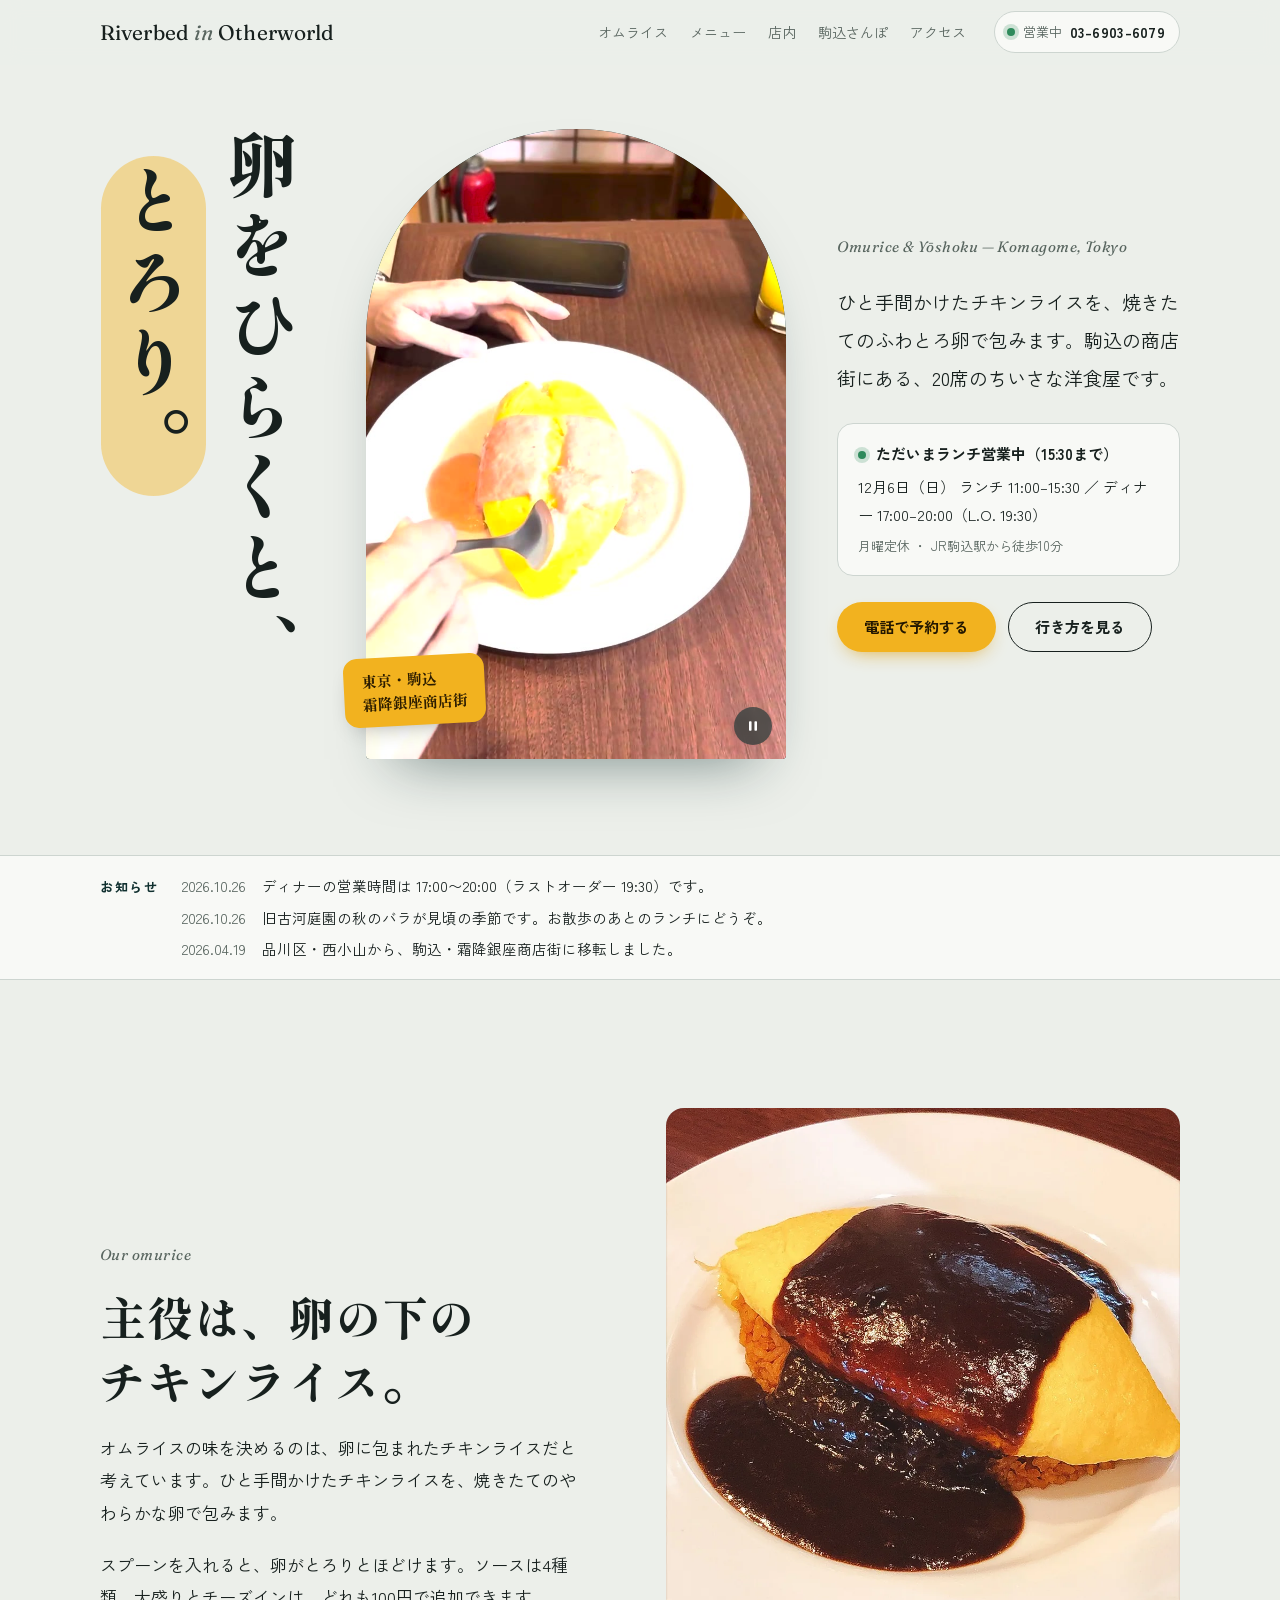
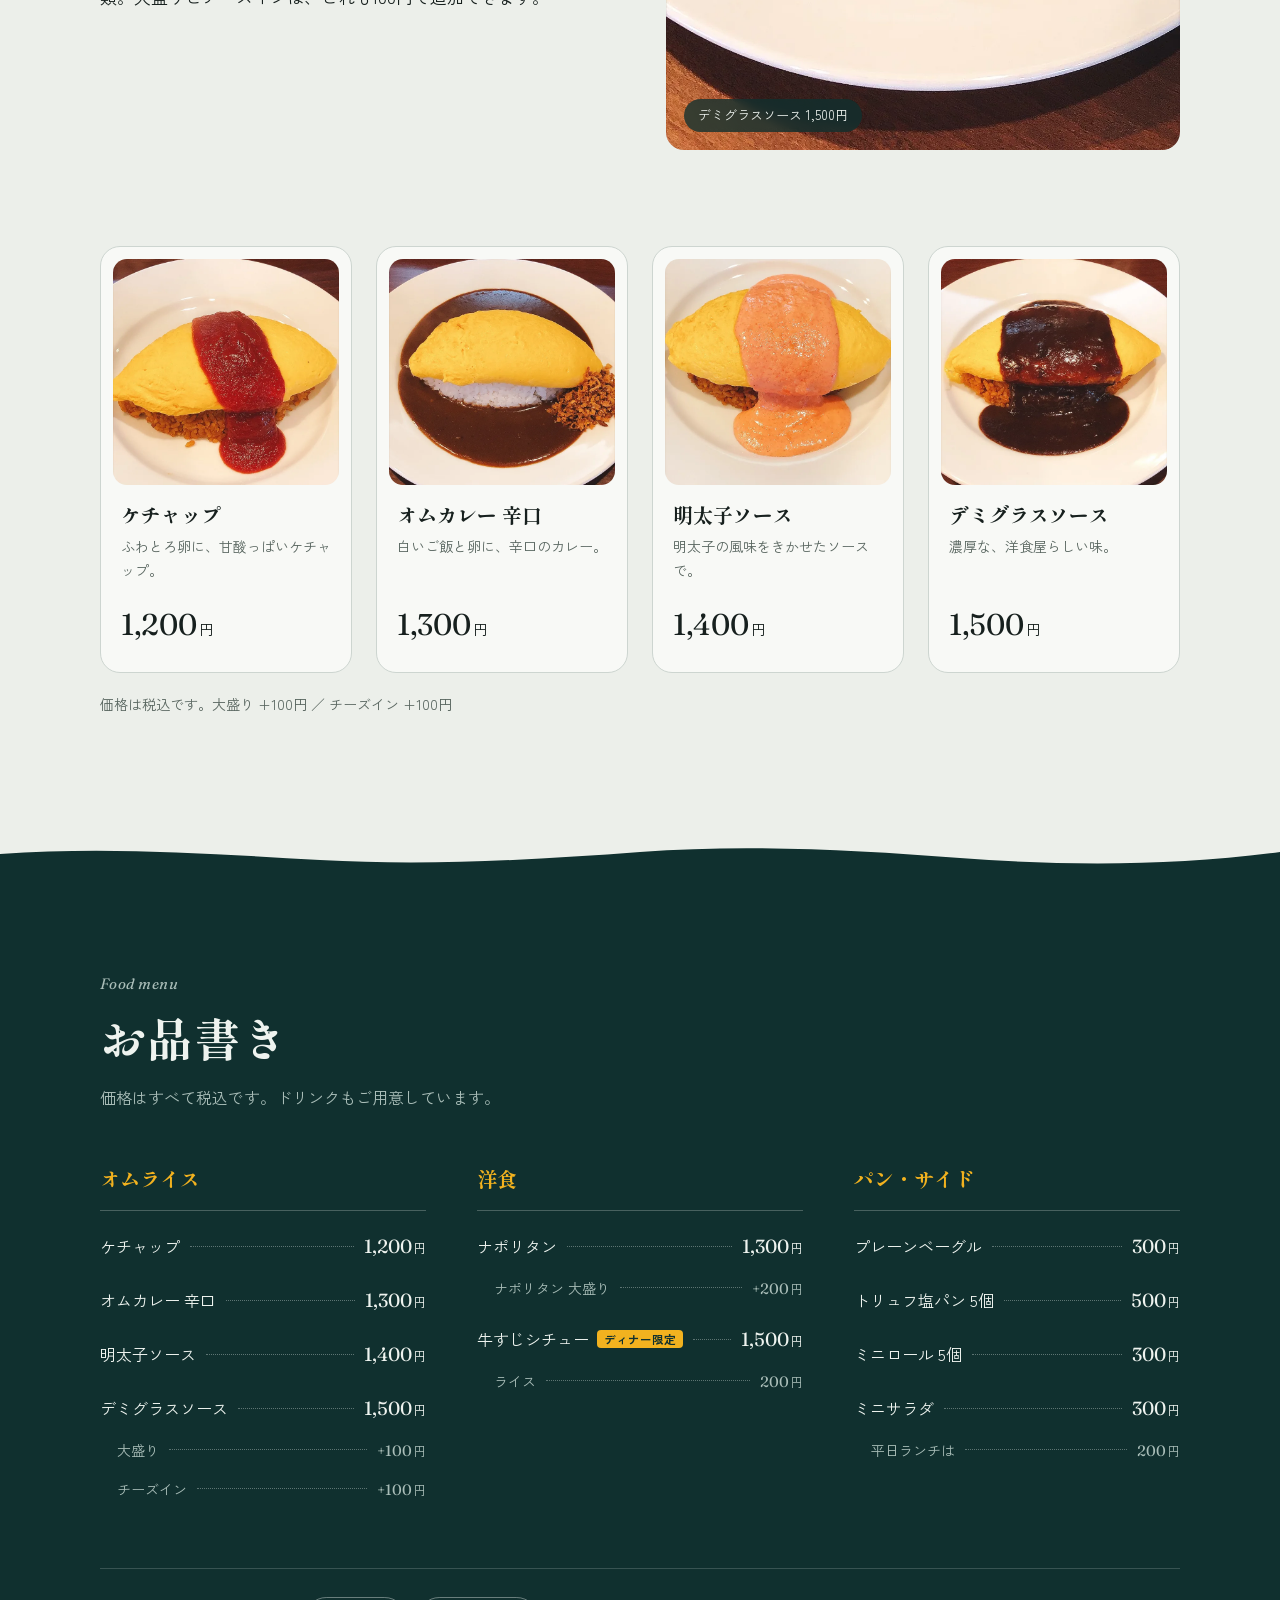
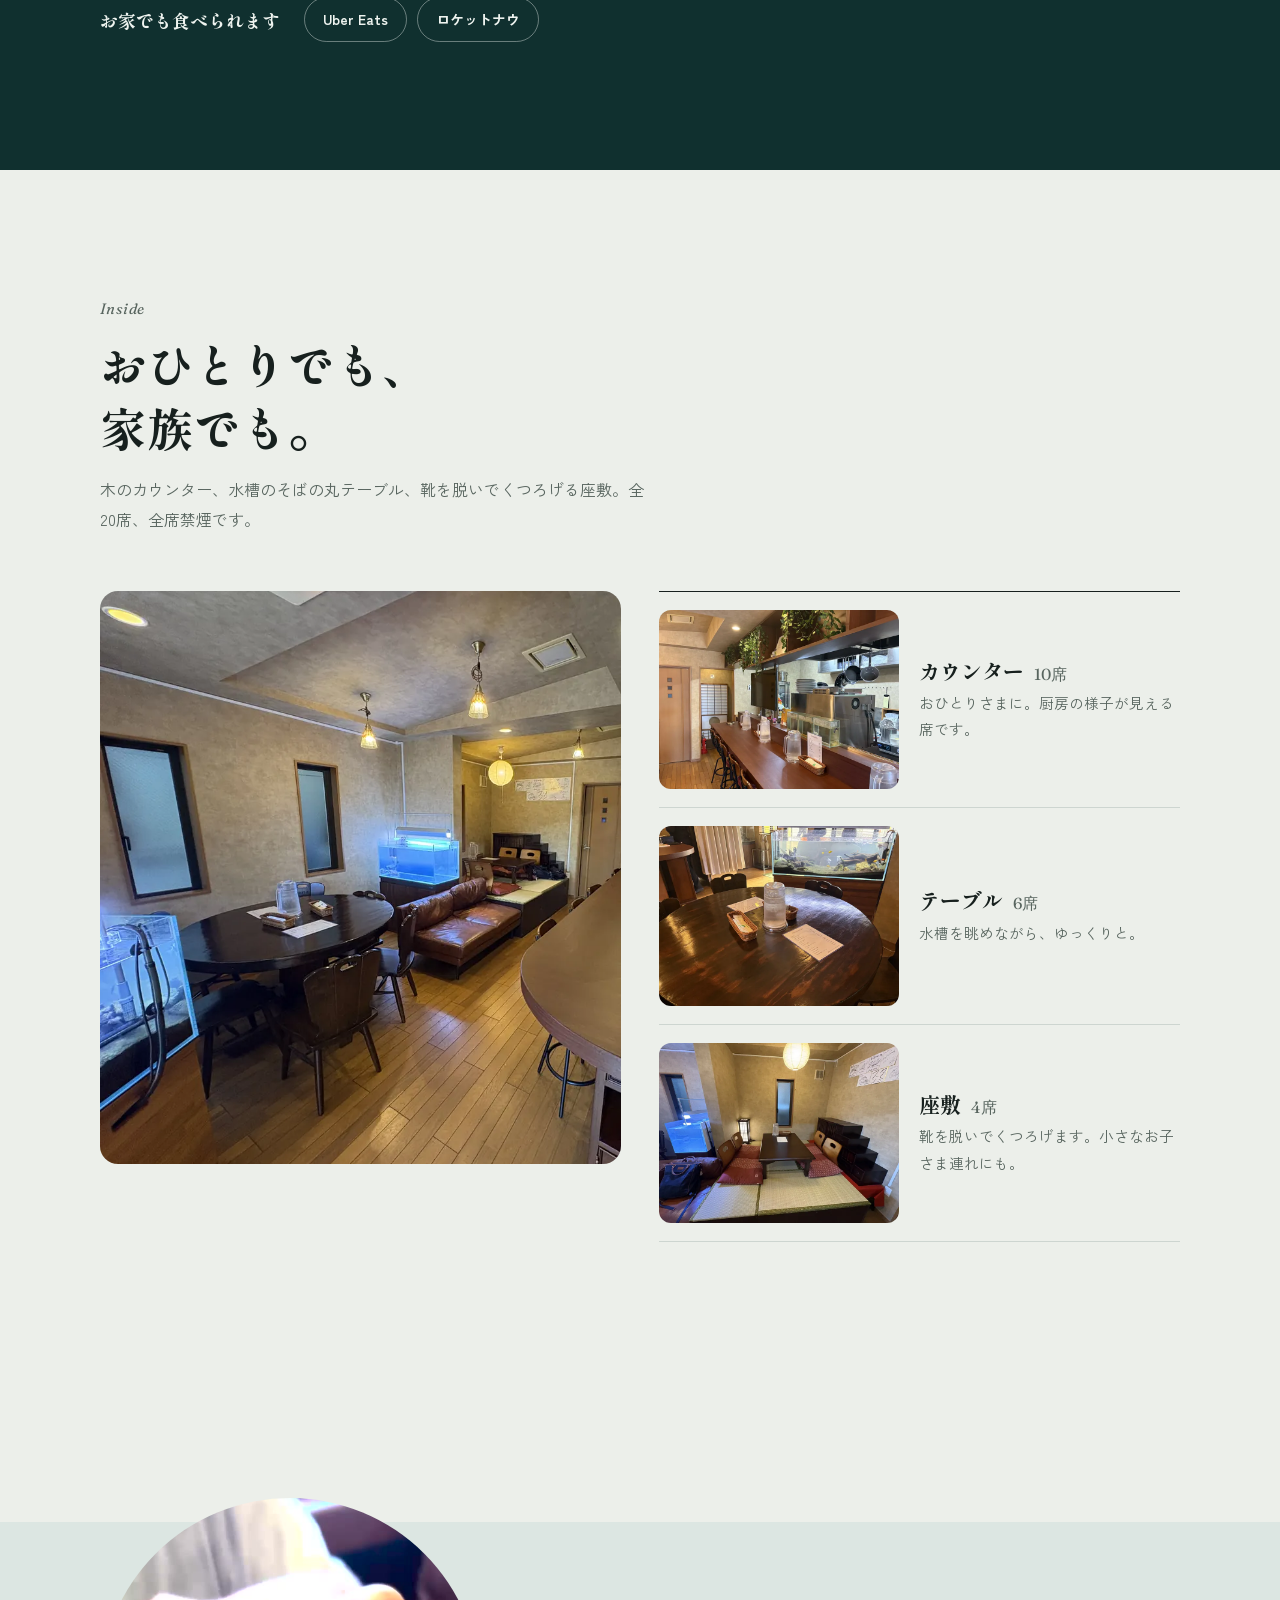
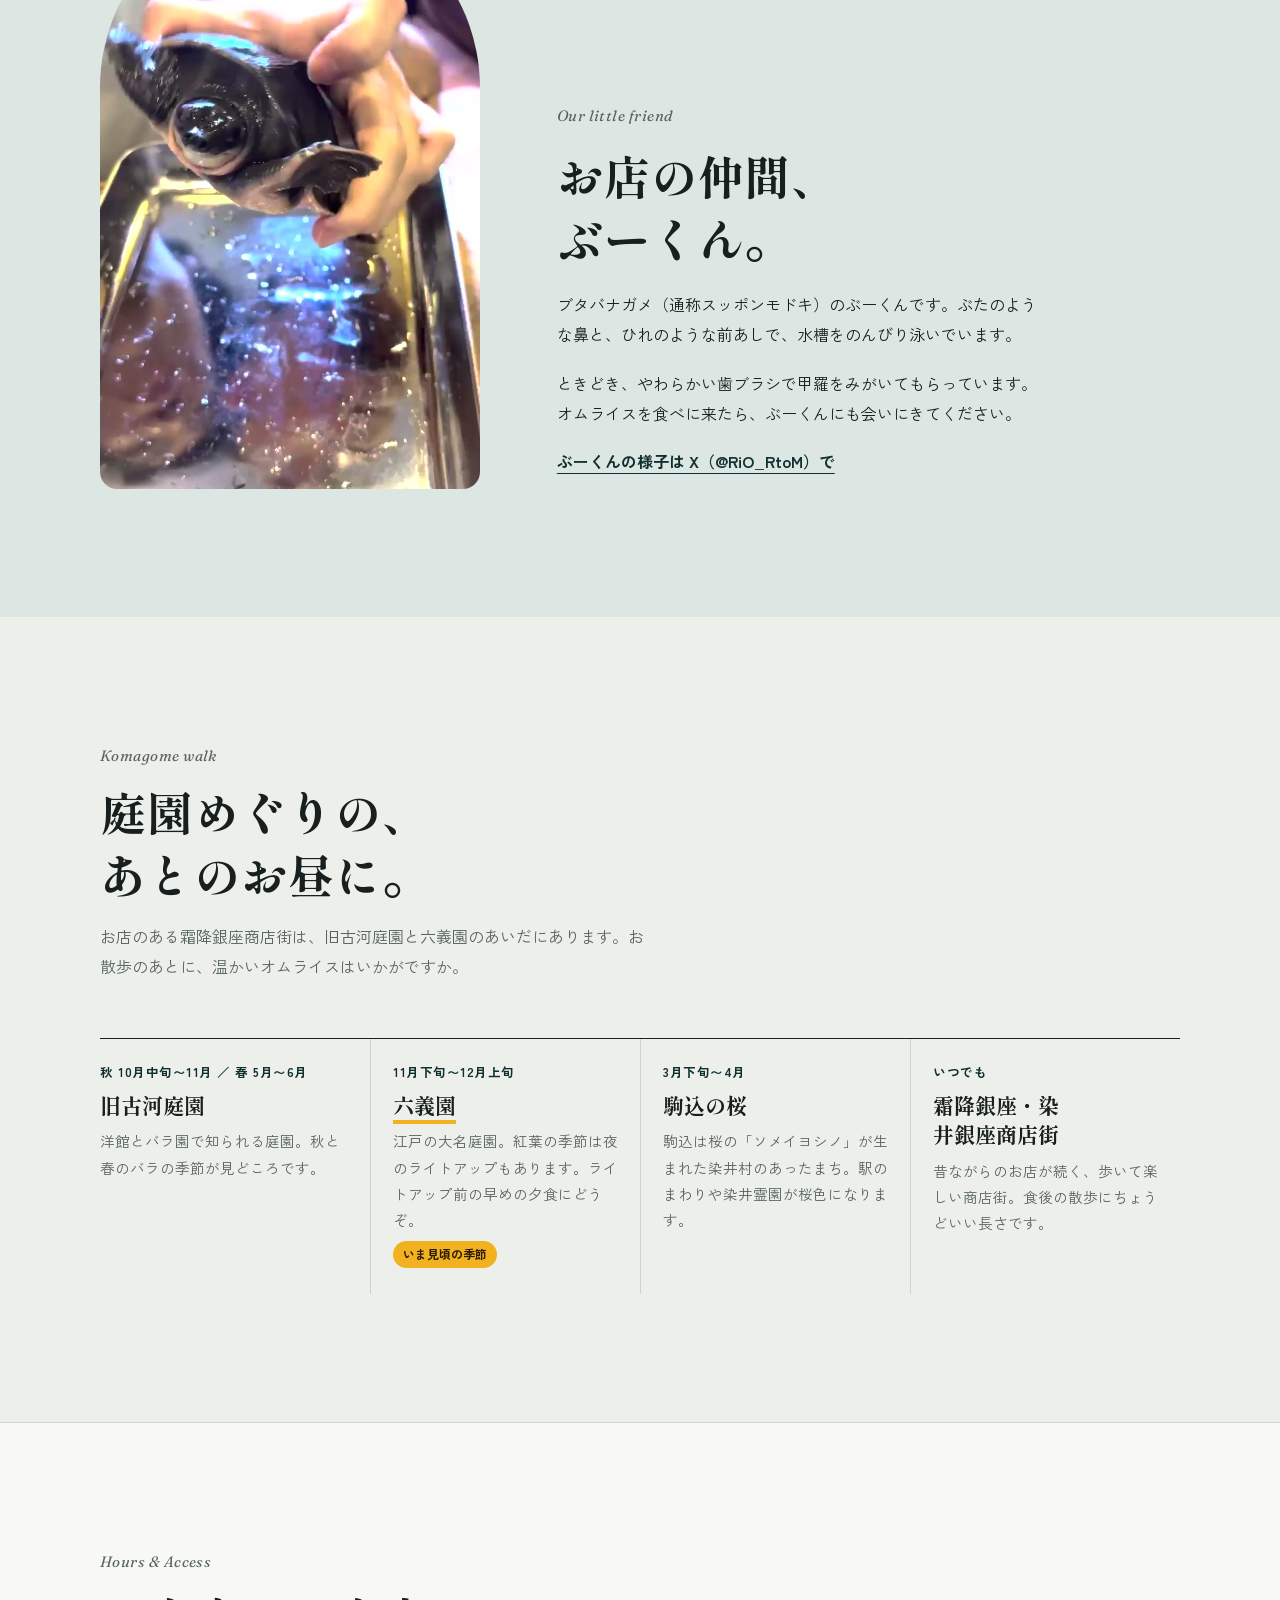
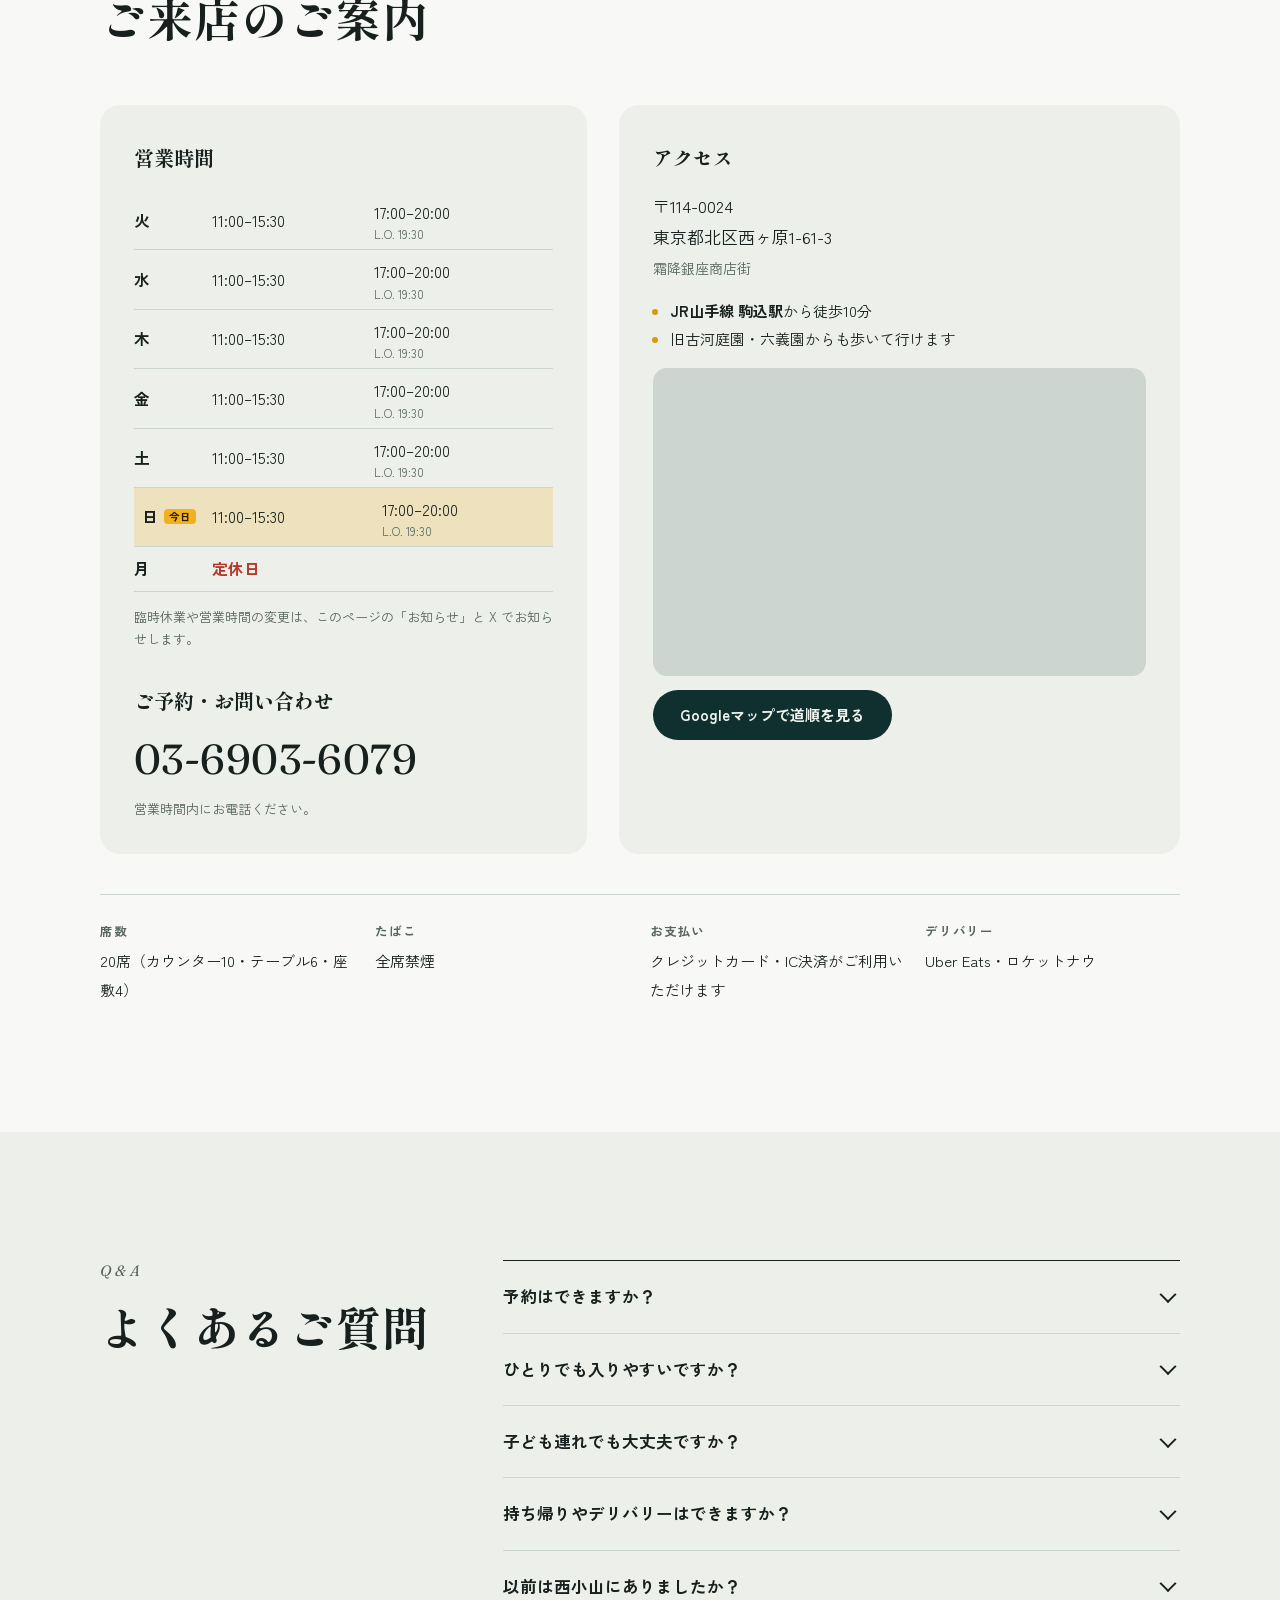
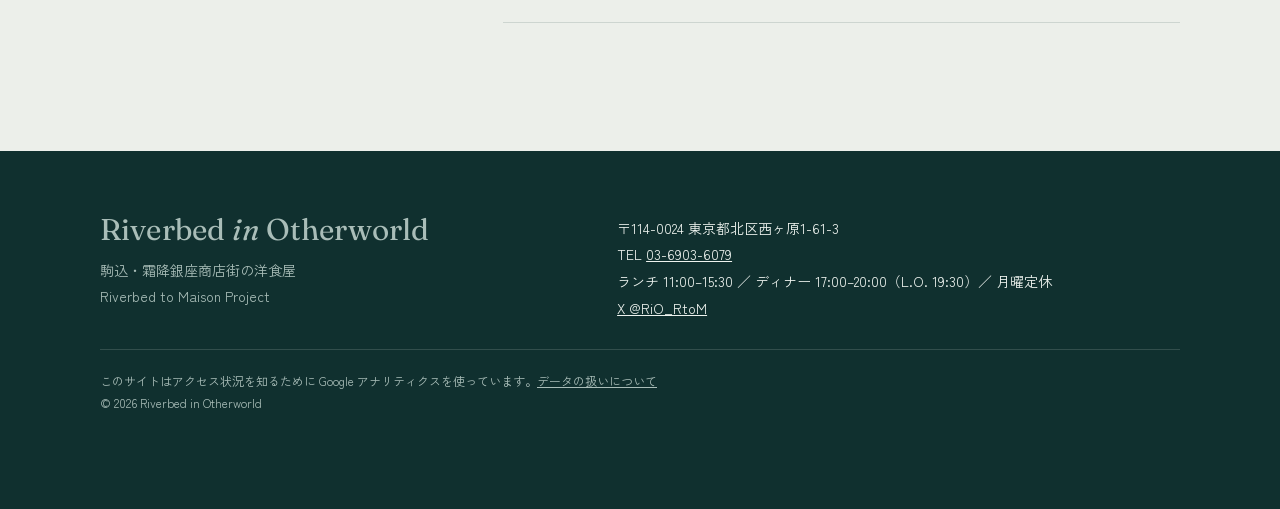
==== commit 704bd975: "見出し「とろり。」の黄色い帯を文字の長さに合わせる Co-Authored-By: Claude Opus 5.5 <noreply@anthropic.com>" ====
--- a/index.html
+++ b/index.html
@@ -21,7 +21,7 @@
 <link rel="preconnect" href="https://fonts.googleapis.com">
 <link rel="preconnect" href="https://fonts.gstatic.com" crossorigin>
 <link rel="stylesheet" href="https://fonts.googleapis.com/css2?family=Fraunces:ital,opsz,wght@0,9..144,400;1,9..144,400;1,9..144,500&family=Shippori+Mincho+B1:wght@600;800&family=Zen+Kaku+Gothic+New:wght@400;500;700&display=swap">
-<link rel="stylesheet" href="assets/css/site.css?v=202610271124">
+<link rel="stylesheet" href="assets/css/site.css?v=202610271127">
 <link rel="preload" as="image" href="assets/img/egg-poster.jpg">
 <script type="application/ld+json">{"@context": "https://schema.org", "@type": "Restaurant", "name": "Riverbed in Otherworld", "alternateName": "RiO", "url": "https://kiokaihatsu.github.io/riverbed-in-otherworld/", "image": ["https://kiokaihatsu.github.io/riverbed-in-otherworld/assets/img/og.jpg", "https://kiokaihatsu.github.io/riverbed-in-otherworld/assets/img/omurice-main-960.webp", "https://kiokaihatsu.github.io/riverbed-in-otherworld/assets/img/interior-1600.webp"], "telephone": "+81-3-6903-6079", "priceRange": "¥1,000～¥2,000", "servesCuisine": ["洋食", "オムライス"], "acceptsReservations": "True", "address": {"@type": "PostalAddress", "postalCode": "114-0024", "addressRegion": "東京都", "addressLocality": "北区", "streetAddress": "西ヶ原1-61-3", "addressCountry": "JP"}, "openingHoursSpecification": [{"@type": "OpeningHoursSpecification", "dayOfWeek": ["Tuesday", "Wednesday", "Thursday", "Friday", "Saturday", "Sunday"], "opens": "11:00", "closes": "15:30"}, {"@type": "OpeningHoursSpecification", "dayOfWeek": ["Tuesday", "Wednesday", "Thursday", "Friday", "Saturday", "Sunday"], "opens": "17:00", "closes": "20:00"}], "sameAs": ["https://x.com/RiO_RtoM"], "hasMenu": {"@type": "Menu", "hasMenuSection": [{"@type": "MenuSection", "name": "オムライス", "hasMenuItem": [{"@type": "MenuItem", "name": "オムライス ケチャップ", "offers": {"@type": "Offer", "price": 1200, "priceCurrency": "JPY"}}, {"@type": "MenuItem", "name": "オムカレー 辛口", "offers": {"@type": "Offer", "price": 1300, "priceCurrency": "JPY"}}, {"@type": "MenuItem", "name": "オムライス 明太子ソース", "offers": {"@type": "Offer", "price": 1400, "priceCurrency": "JPY"}}, {"@type": "MenuItem", "name": "オムライス デミグラスソース", "offers": {"@type": "Offer", "price": 1500, "priceCurrency": "JPY"}}]}]}}</script>
 <script async src="https://www.googletagmanager.com/gtag/js?id=G-KCESSEWWDP"></script>
@@ -387,6 +387,6 @@
 </a>
 
 <script>window.RIO = {"hours": {"lunch": ["11:00", "15:30"], "dinner": ["17:00", "20:00"], "dinnerLastOrder": "19:30"}, "closedWeekdays": [1], "exceptions": []};</script>
-<script src="assets/js/site.js?v=202610271124" defer></script>
+<script src="assets/js/site.js?v=202610271127" defer></script>
 </body>
 </html>
--- a/assets/css/site.css
+++ b/assets/css/site.css
@@ -60,11 +60,11 @@
 /* ---------- hero ---------- */
 .hero{padding-block:clamp(28px,5vw,64px) clamp(56px,8vw,96px);overflow:hidden}
 .hero-in{max-width:var(--maxw);margin:0 auto;padding-inline:var(--gutter);display:grid;grid-template-columns:auto minmax(280px,420px) minmax(0,1fr);gap:clamp(24px,4vw,56px);align-items:center}
-.hero-title{writing-mode:vertical-rl;font-size:clamp(44px,5.6vw,76px);line-height:1.5;letter-spacing:.12em;height:max-content;align-self:start;display:flex;flex-direction:column;gap:0}
+.hero-title{writing-mode:vertical-rl;font-size:clamp(44px,5.6vw,76px);line-height:1.5;letter-spacing:.12em;height:max-content;align-self:start;display:flex;flex-direction:column;align-items:flex-start;gap:0}
 .hero-title span{display:block}
-.hero-title .yolk{color:var(--ink);position:relative;padding-top:.6em}
+.hero-title .yolk{color:var(--ink);position:relative;padding-top:.5em}
 .hero-title .yolk{isolation:isolate}
-.hero-title .yolk::before{content:"";position:absolute;top:.5em;bottom:-.05em;left:.02em;right:.02em;background:var(--yolk);border-radius:999px;opacity:.42;z-index:-1}
+.hero-title .yolk::before{content:"";position:absolute;top:.38em;bottom:-.12em;left:.02em;right:.02em;background:var(--yolk);border-radius:999px;opacity:.42;z-index:-1}
 .hero-media{position:relative}
 .arch{position:relative;border-radius:999px 999px 18px 18px;overflow:hidden;aspect-ratio:2/3;background:var(--deep);box-shadow:0 30px 60px -30px rgba(16,48,47,.55)}
 .arch-video{width:100%;height:100%;object-fit:cover}
